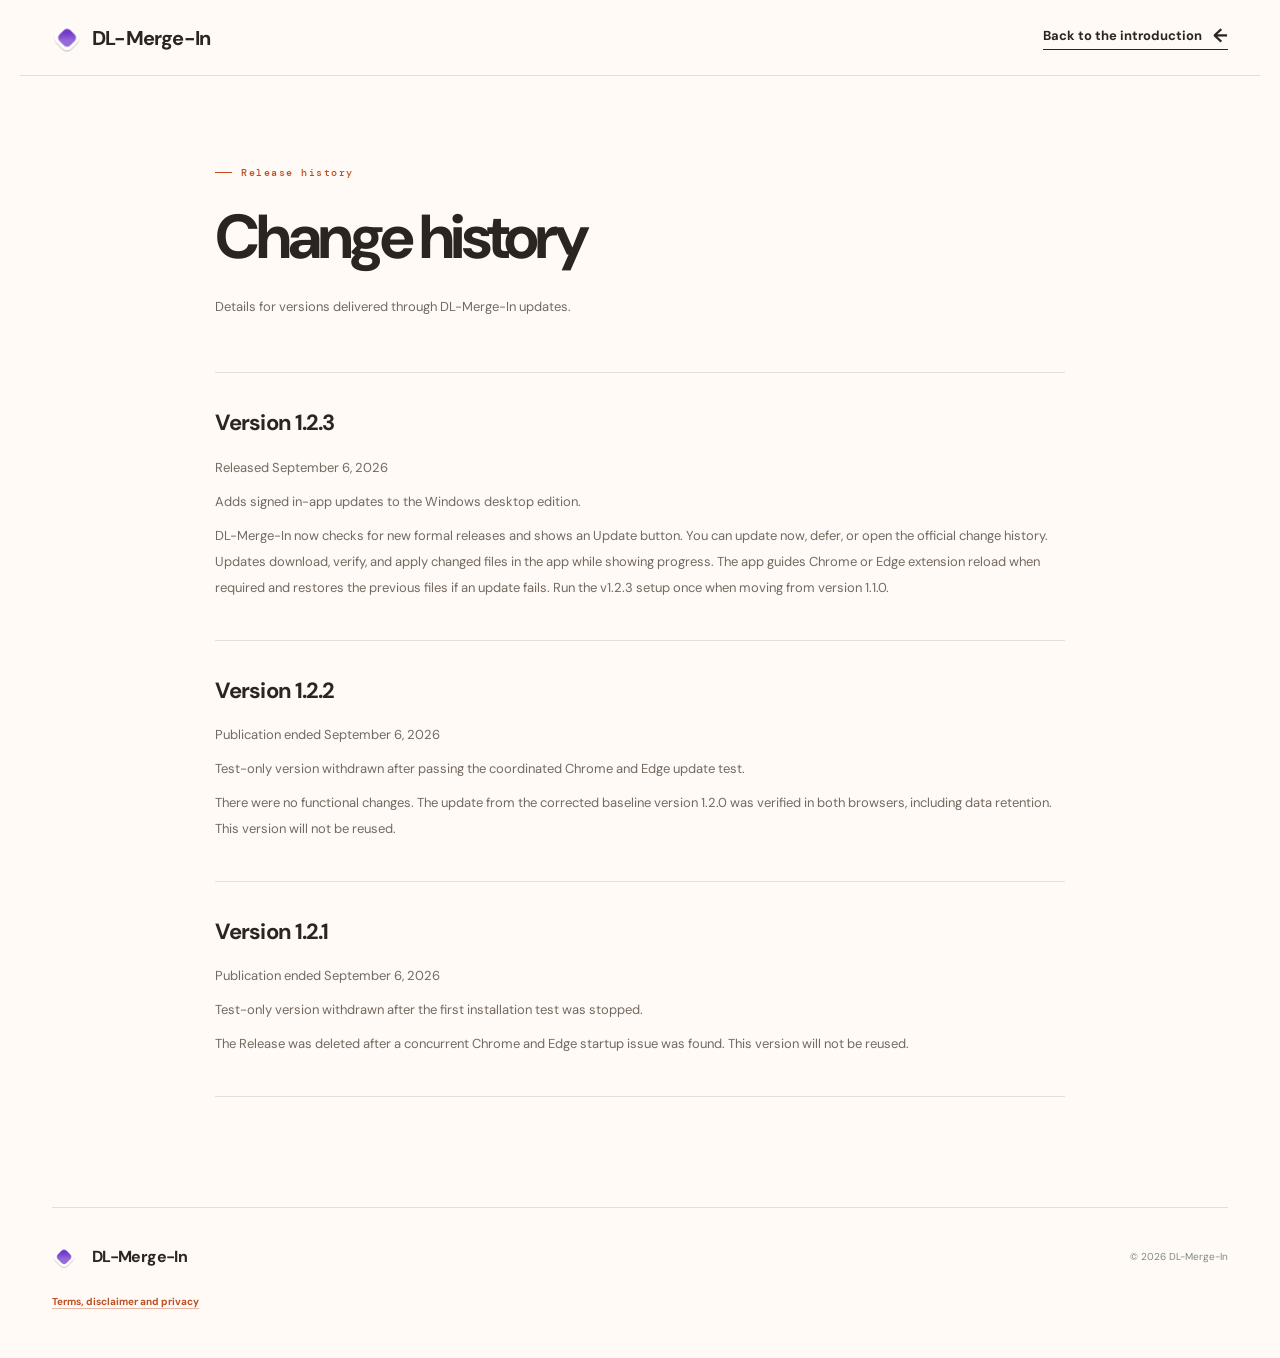
==== changelog/index.html @ 9d75125b "Publish website for v1.2.3" ====
<!doctype html>
<html lang="ja">
  <head>
    <meta charset="UTF-8" />
    <meta name="viewport" content="width=device-width, initial-scale=1.0" />
    <meta name="description" data-i18n-content="changelogMetaDescription" content="DL-Merge-Inの公開バージョン履歴とアップデート内容です。" />
    <title>変更履歴 | DL-Merge-In</title>
    <link rel="stylesheet" href="../style.css?v=20260823-2" />
  </head>
  <body data-i18n-page="changelog">
    <header class="site-header info-header">
      <a class="brand" href="../" data-i18n-aria-label="home"><img class="brand-mark" src="../assets/brand-icon.png" alt="" /><span data-i18n="brand">DL名人</span></a>
      <a class="text-link" href="../"><span data-i18n="back">紹介ページへ戻る</span> <span>←</span></a>
    </header>
    <main class="info-page section">
      <p class="eyebrow"><span></span> <span data-i18n="changelogKicker">リリース履歴</span></p>
      <h1 data-i18n="changelogTitle">変更履歴</h1>
      <p class="info-lead" data-i18n="changelogLead">DL-Merge-Inのアップデートで配信する各バージョンの内容を掲載します。</p>
      <section>
        <h2 data-i18n="changelog123Title">バージョン 1.2.3</h2>
        <p data-i18n="changelog123Date">2026年9月6日公開</p>
        <p data-i18n="changelog123Summary">Windowsデスクトップ版に、署名付きのアプリ内アップデート機能を追加しました。</p>
        <p data-i18n="changelog123Body">新しい正式版を自動確認して「更新」ボタンを表示します。クリック後は「今すぐ更新」「後で更新」「変更内容」を選択でき、差分ファイルの取得・検証・適用と進捗表示をアプリ内で行います。必要な場合はChromeまたはEdgeの拡張機能を再読み込みする手順を案内し、更新途中の失敗時は旧ファイルへ復旧します。バージョン1.1.0から移行するときだけ、v1.2.3のセットアップを一度実行してください。</p>
      </section>
      <section>
        <h2 data-i18n="changelog122Title">バージョン 1.2.2</h2>
        <p data-i18n="changelog122Date">2026年9月6日公開終了</p>
        <p data-i18n="changelog122Summary">ChromeとEdgeの連動更新試験に合格し、公開を終了したテスト専用バージョンです。</p>
        <p data-i18n="changelog122Body">機能上の変更はありません。同時起動修正版のバージョン1.2.0から更新し、両ブラウザーへの反映とデータ保持を確認しました。このバージョンは再利用しません。</p>
      </section>
      <section>
        <h2 data-i18n="changelog121Title">バージョン 1.2.1</h2>
        <p data-i18n="changelog121Date">2026年9月6日公開終了</p>
        <p data-i18n="changelog121Summary">第1回実機試験を中止し、公開を終了したテスト専用バージョンです。</p>
        <p data-i18n="changelog121Body">ChromeとEdgeの同時起動問題を検出したため、Releaseを削除しました。このバージョンは再利用しません。</p>
      </section>
    </main>
    <footer><a class="brand" href="../"><img class="brand-mark" src="../assets/brand-icon.png" alt="" /><span data-i18n="brand">DL名人</span></a><p data-i18n="copyright">© 2026 DL名人</p><p><a href="../legal/" data-i18n="legal">利用条件・免責・プライバシー</a></p></footer>
    <script src="../translations.js?v=20260906-1"></script>
    <script src="../i18n.js?v=20260906-4"></script>
  </body>
</html>
---- style.css ----
@import url('https://fonts.googleapis.com/css2?family=DM+Mono:wght@400;500&family=DM+Sans:opsz,wght@9..40,400;9..40,500;9..40,600;9..40,700&family=Noto+Sans+JP:wght@400;500;600;700&display=swap');

:root { --ink:#2b241f; --muted:#746960; --line:#e7ddd4; --paper:#fffaf6; --green:#bf4e20; --lime:#ffbe62; --mint:#fff0df; --serif:Georgia,'Times New Roman',serif; }
*{box-sizing:border-box} html{scroll-behavior:smooth} body{margin:0;color:var(--ink);background:var(--paper);font-family:'DM Sans','Noto Sans JP',sans-serif;line-height:1.7} a{color:inherit;text-decoration:none} .site-header{height:76px;display:flex;align-items:center;justify-content:space-between;max-width:1240px;margin:auto;padding:0 32px;position:relative;z-index:5}.brand{display:flex;align-items:center;gap:10px;font-size:20px;font-weight:700;letter-spacing:-.04em}.brand-mark{width:26px;height:26px;border-radius:8px;background:var(--green);display:flex;align-items:flex-end;justify-content:center;gap:2px;padding:5px}.brand-mark i{display:block;width:3px;background:var(--lime);border-radius:4px}.brand-mark i:nth-child(1){height:6px}.brand-mark i:nth-child(2){height:12px}.brand-mark i:nth-child(3){height:17px}nav{display:flex;gap:33px;font-size:13px;font-weight:600}nav a{transition:color .2s}nav a:hover,.text-link:hover{color:var(--green)}.button{background:var(--green);color:#fff;display:inline-flex;align-items:center;gap:18px;padding:15px 21px;border-radius:3px;font-size:14px;font-weight:700;transition:transform .2s,background .2s}.button:hover{transform:translateY(-2px);background:#094a36}.button span,.text-link span{font-size:19px;line-height:0}.button-small{padding:10px 15px;font-size:12px;gap:12px}.hero{max-width:1240px;min-height:616px;margin:auto;padding:67px 32px 82px;display:grid;grid-template-columns:44% 56%;align-items:center;overflow:hidden}.eyebrow{margin:0 0 19px;font-family:'DM Mono',monospace;font-size:10px;font-weight:500;letter-spacing:.15em;color:var(--green);display:flex;align-items:center;gap:9px}.eyebrow span{width:17px;height:1px;background:currentColor}.hero h1,.section-heading h2,.workflow h2,.download-content h2{font-size:clamp(42px,5vw,68px);line-height:1.2;letter-spacing:-.065em;margin:0;font-weight:600}.hero h1 em,.download-content em{font-family:var(--serif);font-weight:400;letter-spacing:-.05em}.hero-text{max-width:430px;margin:25px 0 29px;color:var(--muted);font-size:14px;line-height:2}.hero-actions{display:flex;align-items:center;gap:26px}.text-link{display:inline-flex;align-items:center;gap:11px;font-size:13px;font-weight:700;border-bottom:1px solid var(--ink);padding-bottom:2px;transition:color .2s}.note{margin-top:22px;color:#939b95;font-size:10px}.product-scene{height:454px;position:relative;margin-left:12px}.glow{position:absolute;filter:blur(0);border-radius:50%;z-index:0}.glow-one{width:360px;height:360px;right:-35px;top:15px;background:#ddf3b1}.glow-two{width:230px;height:230px;left:50px;bottom:-22px;background:#b8e3d6}.browser-window,.panel-window{position:absolute;box-shadow:0 20px 50px #17382a18;border:1px solid #d8ded8;background:#fff;overflow:hidden}.browser-window{width:420px;height:284px;right:0;top:29px;border-radius:10px;transform:rotate(3deg)}.browser-bar{height:36px;background:#fbfcfa;border-bottom:1px solid #e6eae5;display:flex;align-items:center;gap:5px;padding:0 11px}.browser-bar span{width:6px;height:6px;border-radius:100%;background:#cbd2cc}.browser-bar div{font:8px 'DM Mono';color:#94a099;background:#f0f3ef;border-radius:4px;padding:5px 10px;margin-left:8px;width:180px}.video-area{height:calc(100% - 36px);background:linear-gradient(130deg,#263c2f 0%,#718b64 42%,#f2b878 100%);position:relative;color:#fff;padding:18px}.video-area:after{content:'';position:absolute;inset:0;background:linear-gradient(0deg,#152219b5,transparent 55%)}.video-area p,.video-area small{position:absolute;z-index:1;margin:0;bottom:31px;font-size:13px;font-weight:600}.video-area small{bottom:13px;font-size:8px;font-family:'DM Mono';font-weight:400}.play{width:46px;height:46px;position:absolute;z-index:1;left:calc(50% - 23px);top:calc(50% - 23px);border-radius:50%;display:grid;place-items:center;padding-left:3px;font-size:14px;background:#ffffffd9;color:var(--green)}.panel-window{z-index:2;width:300px;right:24px;bottom:2px;border-radius:9px;padding:14px 13px 12px}.panel-heading{display:flex;align-items:center;gap:7px;font-size:11px}.mini-mark{background:var(--green);color:var(--lime);width:17px;height:17px;display:grid;place-items:center;border-radius:4px}.panel-heading button{border:0;background:none;margin-left:auto;color:#849088}.panel-tabs{margin:15px -13px 12px;padding:0 13px;border-bottom:1px solid #e8ece7;display:flex;gap:18px;font-size:9px;color:#829087}.panel-tabs b{color:var(--green);padding-bottom:7px;border-bottom:2px solid var(--green)}.detected-label{font-size:8px;color:#849088;margin:0 0 8px}.detected-label strong{background:var(--lime);color:var(--green);border-radius:50%;padding:1px 4px}.media-card{border:1px solid #edf0eb;border-radius:5px;padding:6px;display:flex;align-items:center;gap:7px;margin:5px 0;font-size:8px}.media-card b{display:block;font-size:8px}.media-card small,.progress-card small{display:block;color:#93a097;font-size:7px}.thumb{width:37px;height:25px;border-radius:3px}.thumb-sunset{background:linear-gradient(135deg,#2b604f,#e6ad7d)}.thumb-wave{background:linear-gradient(135deg,#132f3e,#7dd0ca)}.download-icon{margin-left:auto;border:0;width:19px;height:19px;border-radius:4px;background:var(--mint);color:var(--green)}.progress-card{background:#f4f8ef;border-radius:5px;padding:7px;margin-top:8px;font-size:8px;color:#687a6e}.progress-card b{float:right;color:var(--green)}.progress{height:3px;background:#dce5d7;border-radius:4px;margin:6px 0}.progress i{height:100%;width:68%;display:block;background:var(--green);border-radius:4px}.floating-chip{position:absolute;z-index:3;border-radius:20px;background:white;box-shadow:0 10px 22px #17382a18;padding:7px 11px;font-size:9px;font-weight:700}.floating-chip span{display:inline-grid;place-items:center;width:16px;height:16px;border-radius:50%;margin-right:5px;background:var(--lime);color:var(--green)}.chip-detect{left:11px;top:88px}.chip-save{right:-4px;bottom:66px}.trust-strip{border-top:1px solid var(--line);border-bottom:1px solid var(--line);display:flex;justify-content:space-between;align-items:center;gap:30px;padding:20px max(32px,calc((100vw - 1176px)/2));font-size:11px;font-weight:600}.trust-strip p{margin:0}.trust-strip div{display:flex;align-items:center;gap:14px;font:10px 'DM Mono';letter-spacing:.12em;color:#607068}.trust-strip i{width:3px;height:3px;border-radius:50%;background:#99a49d}.section{max-width:1176px;margin:auto;padding:130px 0}.section-heading h2,.workflow h2{font-size:clamp(34px,4vw,51px)}.feature-grid{display:grid;grid-template-columns:1.13fr 1fr 1fr;gap:14px;margin-top:52px}.feature-card{min-height:352px;padding:27px;border:1px solid var(--line);position:relative;overflow:hidden;background:#fbfcf9}.feature-large{background:#e8f3e1}.accent-card{background:var(--green);color:#fff}.feature-icon{width:40px;height:40px;border-radius:9px;display:grid;place-items:center;background:white;color:var(--green);font:600 12px 'DM Mono';margin-bottom:43px}.detect-icon{position:relative;gap:3px}.detect-icon i{display:block;width:3px;background:var(--green);border-radius:3px}.detect-icon i:nth-child(1){height:9px}.detect-icon i:nth-child(2){height:18px}.detect-icon i:nth-child(3){height:25px}.queue-icon{display:flex;gap:3px}.queue-icon i{height:3px;background:var(--green);border-radius:2px}.queue-icon i:nth-child(1){width:17px}.queue-icon i:nth-child(2){width:10px}.queue-icon i:nth-child(3){width:5px}.card-number{font:10px 'DM Mono';color:#7c9283;margin:0 0 13px}.accent-card .card-number{color:#a7cbb8}.feature-card h3{margin:0;font-size:23px;line-height:1.4;letter-spacing:-.04em}.feature-card>p:last-of-type{font-size:12px;line-height:1.85;color:#68756d;max-width:310px;margin-top:14px}.accent-card>p:last-of-type{color:#c2d7cc}.scan-lines{position:absolute;right:-12px;bottom:22px;display:flex;align-items:end;gap:5px;opacity:.4}.scan-lines i{width:5px;background:#6ca483;border-radius:4px}.scan-lines i:nth-child(1){height:19px}.scan-lines i:nth-child(2){height:46px}.scan-lines i:nth-child(3){height:30px}.scan-lines i:nth-child(4){height:70px}.workflow{display:grid;grid-template-columns:36% 1fr;gap:100px;padding-top:44px;padding-bottom:130px}.workflow-copy>p:not(.eyebrow){max-width:335px;font-size:13px;color:var(--muted);margin:23px 0}.steps{list-style:none;margin:0;padding:0;display:grid;grid-template-columns:repeat(3,1fr);gap:16px}.steps li{position:relative}.steps>li>span{font:10px 'DM Mono';color:#789087}.step-visual{height:165px;border:1px solid var(--line);background:#fff;margin:13px 0 18px;position:relative;overflow:hidden}.steps h3{font-size:16px;margin:0 0 5px;letter-spacing:-.03em}.steps p{font-size:11px;color:var(--muted);line-height:1.8;margin:0}.browser-mini{padding:19px;background:linear-gradient(135deg,#ecf3e7,#cadcc1)}.browser-mini div{height:15px;width:100%;border-radius:4px;background:#fff}.browser-mini i{display:block;background:#fff;border-radius:4px;width:72%;height:9px;margin-top:11px}.browser-mini i:last-child{width:47%}.panel-mini{padding:15px}.panel-mini b{font-size:10px}.panel-mini i{display:block;height:20px;border:1px solid #e5eae4;border-radius:4px;margin-top:8px}.saved-mini{background:#e6f0dd;display:grid;place-content:center}.saved-mini div{width:48px;height:48px;border-radius:50%;background:var(--green);color:var(--lime);display:grid;place-items:center;font-size:20px;margin:auto}.saved-mini i{position:absolute;bottom:27px;left:29px;width:45px;height:3px;background:#b2d2af;border-radius:3px}.saved-mini i:last-child{left:80px;width:28px}.use-cases{border-top:1px solid var(--line);padding-bottom:125px}.case-list{margin-top:45px;border-top:1px solid var(--line)}.case{display:grid;grid-template-columns:58px 1fr 25px;align-items:center;padding:25px 4px;border-bottom:1px solid var(--line);transition:padding .2s}.case:hover{padding-left:12px;background:#f1f5ed}.case-icon{color:var(--green);font-size:26px}.case h3{font-size:17px;margin:0 0 2px;letter-spacing:-.03em}.case p{font-size:12px;color:var(--muted);margin:0}.case-arrow{font-size:21px;color:var(--green)}.download-section{background:var(--green);min-height:472px;color:#fff;position:relative;display:grid;place-items:center;overflow:hidden;text-align:center}.download-content{position:relative;z-index:1}.eyebrow.light{color:var(--lime);justify-content:center}.download-content h2{font-size:clamp(35px,4.5vw,58px)}.download-content h2 em{color:var(--lime)}.download-content>p:not(.eyebrow){font-size:13px;color:#c8d8cf;margin:20px 0 27px}.button-light{background:var(--lime);color:var(--green)}.button-light:hover{background:#e5f778}.download-content small{display:block;color:#a4c1b1;font-size:10px;margin-top:17px}.download-orbit{position:absolute;border:1px solid #ffffff2c;border-radius:50%}.orbit-a{width:630px;height:630px}.orbit-b{width:950px;height:950px}.faq{padding-top:116px}.faq-list{margin-top:42px;border-top:1px solid var(--line)}details{border-bottom:1px solid var(--line);padding:20px 2px}summary{list-style:none;font-size:15px;font-weight:600;cursor:pointer;display:flex;justify-content:space-between;align-items:center}summary::-webkit-details-marker{display:none}summary span{font-size:22px;color:var(--green);font-weight:400}details[open] summary span{transform:rotate(45deg)}details p{max-width:750px;color:var(--muted);font-size:13px;margin:14px 0 3px}footer{max-width:1176px;margin:auto;border-top:1px solid var(--line);padding:30px 0 38px;display:grid;grid-template-columns:1fr auto;gap:8px;font-size:10px;color:#7e8982}footer .brand{font-size:16px;color:var(--ink)}footer .brand-mark{transform:scale(.8);transform-origin:left}.footer-note{grid-column:1/-1;margin:0;font-size:9px}.reveal{opacity:0;transform:translateY(16px);transition:opacity .7s ease,transform .7s ease}.reveal.is-visible{opacity:1;transform:none}
.download-hint{max-width:480px;margin:13px auto 0!important;color:#a4c1b1!important;font-size:10px!important}
@media(max-width:800px){.site-header{height:64px;padding:0 20px}.site-header nav{display:none}.button-small{font-size:10px;padding:9px 11px}.hero{padding:46px 22px 54px;display:block;min-height:auto}.hero h1{font-size:43px}.hero-text{font-size:13px}.product-scene{margin:45px 0 0;height:348px;transform:scale(.88);transform-origin:top left;width:114%}.trust-strip{padding:17px 22px;display:block}.trust-strip div{margin-top:10px;gap:9px;font-size:8px}.section{padding:74px 22px}.feature-grid{grid-template-columns:1fr;margin-top:30px}.feature-card{min-height:280px}.workflow{display:block;padding-top:15px}.steps{margin-top:45px;grid-template-columns:1fr;gap:35px}.step-visual{height:135px}.use-cases{padding-top:74px}.case{grid-template-columns:37px 1fr 20px;padding:19px 0}.case h3{font-size:14px}.case p{font-size:10px}.download-section{min-height:430px;padding:55px 22px}.faq{padding-bottom:74px}footer{margin:0 22px;padding:25px 0;display:block}footer>p{margin:12px 0}.footer-note{line-height:1.6}.hero-actions{gap:18px}.button{padding:13px 16px;font-size:12px}.product-scene .browser-window{right:-28px}.panel-window{right:-2px}.chip-save{right:-16px}.chip-detect{left:-8px}}
.button:hover{background:#963b18}.button-light:hover{background:#ffd08c}.glow-one{background:#ffdca8}.glow-two{background:#f7c4a1}.video-area{background:linear-gradient(130deg,#402a22 0%,#a94a2c 42%,#f5b46a 100%)}.feature-card{background:#fffdfa}.feature-large{background:#fff0df}.browser-mini{background:linear-gradient(135deg,#fff1df,#f7c894)}.saved-mini{background:#fff0df}.case:hover{background:#fff3e8}
.info-header{border-bottom:1px solid var(--line)}.info-page{max-width:850px;padding-top:88px;padding-bottom:110px}.info-page h1{font-size:clamp(40px,5vw,62px);line-height:1.18;letter-spacing:-.06em;margin:0}.info-page h1 em{font-family:var(--serif);font-weight:400}.info-lead{color:var(--muted);font-size:13px;margin:23px 0 54px}.info-page section{border-top:1px solid var(--line);padding:31px 0}.info-page section:last-child{border-bottom:1px solid var(--line)}.info-page h2{font-size:22px;letter-spacing:-.04em;margin:0 0 13px}.info-page section p{color:var(--muted);font-size:13px;line-height:2;margin:8px 0}.info-page a,details p a,footer p a{color:var(--green);font-weight:700;text-decoration:underline;text-decoration-color:#bf4e2060;text-underline-offset:3px}.info-page a:hover,details p a:hover,footer p a:hover{color:#963b18}.info-header .text-link{margin-left:auto}.case a.case-arrow{display:block;text-decoration:none}
body{overflow-x:hidden}
@media(max-width:800px){.info-header{padding:0 22px}.info-header .text-link{font-size:10px;gap:7px}.info-page{padding-top:62px;padding-bottom:76px}.info-page h1{font-size:42px}.info-page section{padding:24px 0}.info-page h2{font-size:20px}}
@media(max-width:800px){.site-header>.button-small{display:none}}
.product-gallery{padding-top:20px}.screen-grid{display:grid;grid-template-columns:repeat(2,1fr);gap:18px;margin-top:48px}.screen-card{margin:0;border:1px solid var(--line);background:#fffdfa;overflow:hidden}.screen-wide{grid-column:1/-1}.screen-card img{display:block;width:100%;height:260px;object-fit:cover;object-position:top}.screen-wide img{height:auto;max-height:580px;object-fit:contain;background:#121b2d}.screen-card figcaption{padding:18px 20px 20px;display:grid;gap:4px}.screen-card figcaption b{font:600 11px 'DM Mono',monospace;color:var(--green);letter-spacing:.06em}.screen-card figcaption span{font-size:12px;color:var(--muted)}.privacy-note{margin:16px 0 0;color:#8b7c71;font-size:10px}.privacy-note:before{content:'●';color:var(--green);font-size:8px;margin-right:7px}@media(max-width:800px){.product-gallery{padding-top:0}.screen-grid{grid-template-columns:1fr;margin-top:30px;gap:14px}.screen-wide{grid-column:auto}.screen-card img{height:auto;max-height:none}.screen-wide img{max-height:none}.screen-card figcaption{padding:14px 15px 16px}.privacy-note{line-height:1.7}}
.screenshot-visual{padding:0;background:#172238;border:1px solid var(--line);cursor:zoom-in}.screenshot-visual img{display:block;width:100%;height:100%;object-fit:cover;object-position:top}.screenshot-visual:focus-visible{outline:3px solid var(--lime);outline-offset:3px}.steps li:nth-child(2) .screenshot-visual img{object-position:right top}.steps li:nth-child(3) .screenshot-visual img{object-position:center top}.lightbox[hidden]{display:none}.lightbox{position:fixed;z-index:20;inset:0;display:grid;place-items:center;padding:28px;background:#211812e8;cursor:zoom-out}.lightbox-image{display:block;max-width:min(1200px,92vw);max-height:86vh;object-fit:contain;box-shadow:0 28px 80px #0008;cursor:default}.lightbox-close{position:fixed;top:18px;right:22px;width:42px;height:42px;border:1px solid #ffffff66;border-radius:50%;background:#ffffff1a;color:#fff;font-size:30px;line-height:1;cursor:pointer}.lightbox-close:hover,.lightbox-close:focus-visible{background:var(--green);outline:none}@media(max-width:800px){.lightbox{padding:16px}.lightbox-image{max-width:100%;max-height:82vh}.lightbox-close{top:12px;right:12px}}
.accent-card{background:#a73f19}.accent-card .card-number{color:#ffe1bd}.accent-card>p:last-of-type{color:#fff4e9}.accent-card h3{color:#fff}
.section-lead{max-width:700px;margin:24px 0 0;color:var(--muted);font-size:13px;line-height:1.95}.editions{padding-top:105px;padding-bottom:75px}.edition-grid{display:grid;grid-template-columns:repeat(2,minmax(0,1fr));gap:18px;margin-top:45px}.edition-card{position:relative;min-height:420px;padding:34px;border:1px solid var(--line);background:#fffdfa}.edition-primary{background:#fff0df;border-color:#edc09d}.edition-label,.quickstart-kicker{margin:0 0 13px;color:var(--green);font:500 10px 'DM Mono',monospace;letter-spacing:.12em}.edition-badge{position:absolute;right:25px;top:27px;padding:5px 9px;border-radius:999px;background:var(--green);color:#fff;font-size:9px;font-weight:700}.edition-badge-muted{background:#7d7067}.edition-card h3{margin:0;font-size:27px;letter-spacing:-.045em}.edition-card>p:not(.edition-label){max-width:460px;margin:15px 0;color:var(--muted);font-size:13px;line-height:1.9}.edition-card ul{min-height:114px;margin:22px 0 27px;padding:20px 0 0 20px;border-top:1px solid var(--line);color:#5f554e;font-size:12px;line-height:2}.quickstart{padding-top:75px;padding-bottom:105px}.quickstart-list{position:relative;max-width:900px;margin:55px 0 0;padding:0;list-style:none}.quickstart-list:before{content:'';position:absolute;left:23px;top:48px;bottom:48px;width:1px;background:var(--line)}.quickstart-list li{position:relative;display:grid;grid-template-columns:48px 1fr;gap:28px;padding:0 0 54px}.quickstart-list li:last-child{padding-bottom:0}.quickstart-number{position:relative;z-index:1;width:48px;height:48px;display:grid;place-items:center;border:1px solid #ddcfc4;border-radius:50%;background:var(--paper);color:var(--green);font:600 13px 'DM Mono',monospace}.quickstart-list h3{margin:0 0 7px;font-size:21px;letter-spacing:-.035em}.quickstart-list li div>p:not(.quickstart-kicker){max-width:650px;margin:0 0 15px;color:var(--muted);font-size:13px}.quickstart-status{display:inline-flex;padding:8px 11px;border:1px solid var(--line);border-radius:3px;background:#f6eee8;color:#8a776a;font-size:10px;font-weight:700}.support-edition-grid{display:grid;grid-template-columns:repeat(2,minmax(0,1fr));gap:14px;margin-top:20px}.info-page .support-edition-grid article{padding:22px;border:1px solid var(--line);background:#fffdfa}.info-page .support-edition-grid article:first-child{background:#fff0df;border-color:#edc09d}.info-page .support-edition-grid h3{margin:0;font-size:19px}.info-page .support-edition-grid p{line-height:1.8}.support-edition-grid strong{color:var(--ink)}
@media(max-width:800px){.section-lead{font-size:12px}.editions,.quickstart{padding-top:65px;padding-bottom:65px}.edition-grid,.support-edition-grid{grid-template-columns:1fr}.edition-card{min-height:auto;padding:25px 22px}.edition-card ul{min-height:auto}.edition-badge{position:static;display:inline-flex;margin-bottom:16px}.quickstart-list{margin-top:38px}.quickstart-list li{grid-template-columns:42px 1fr;gap:18px;padding-bottom:42px}.quickstart-list:before{left:20px}.quickstart-number{width:42px;height:42px}.quickstart-list h3{font-size:18px}}
.download-page{max-width:850px}.download-primary{margin-top:36px;padding:30px;border:1px solid #edc09d!important;background:#fff0df}.download-primary h2{margin:0 0 12px}.download-primary .button{margin-top:18px}.download-asset-note{margin:14px 0 0!important;font-size:11px!important;color:#8a776a!important}.hash-panel{margin:20px 0;padding:20px;border:1px solid var(--line);background:#fffdfa}.hash-panel p{margin:0 0 7px!important}.hash-panel code,.info-page pre{overflow-wrap:anywhere;word-break:break-word}.hash-value{display:block;padding:10px 0 14px;color:var(--ink);font:500 11px/1.8 'DM Mono',monospace}.hash-copy{border:1px solid var(--green);border-radius:3px;background:transparent;color:var(--green);padding:8px 10px;font:700 11px 'DM Sans','Noto Sans JP',sans-serif;cursor:pointer}.hash-copy:hover,.hash-copy:focus-visible{background:var(--green);color:#fff;outline:none}.info-page pre{margin:16px 0;padding:14px;overflow:auto;background:#2b241f;color:#fff4e9;font-size:11px;line-height:1.7}.download-checklist{padding-left:21px;color:var(--muted);font-size:13px;line-height:2}@media(max-width:800px){.download-primary{padding:23px 20px}.hash-panel{padding:16px}.hash-value{font-size:10px}.info-page pre{font-size:10px}}
.brand-mark{display:block;width:30px;height:30px;padding:0;border-radius:0;background:transparent;object-fit:contain;flex:0 0 auto}.info-page a.button{color:#fff;text-decoration:none}.info-page a.button:hover,.info-page a.button:focus-visible{color:#fff}.download-primary .button{background:var(--green);color:#fff}.download-primary .button:hover{background:#963b18}
.detect-icon{position:relative;display:grid;place-items:center;gap:0}.detect-icon i{display:none}.detect-icon::before{content:'';width:17px;height:17px;border:2px solid var(--green);border-radius:50%;box-shadow:0 0 0 3px #bf4e2022}.detect-icon::after{content:'';position:absolute;width:9px;height:2px;right:7px;bottom:9px;background:var(--green);border-radius:2px;transform:rotate(45deg);transform-origin:left center}
.queue-icon{position:relative;display:grid;place-items:center;gap:0}.queue-icon i{display:none}.queue-icon::before{content:'↓';position:absolute;top:1px;color:var(--green);font:700 23px/1 Arial,sans-serif}.queue-icon::after{content:'';position:absolute;width:18px;height:3px;left:11px;bottom:9px;background:var(--green);border-radius:3px}
.floating-chip>[data-i18n]{display:inline;width:auto;height:auto;margin:0;background:none;color:inherit}
.eyebrow>span:first-child{width:17px;height:1px;background:currentColor;flex:0 0 17px}
.eyebrow>[data-i18n]{display:inline;width:auto;height:auto;min-width:0;background:none}
.hero-actions{flex-wrap:wrap}
.button{max-width:100%;white-space:normal;text-align:center;justify-content:center}
.button>[data-i18n],.text-link>[data-i18n]{font-size:inherit;line-height:inherit}
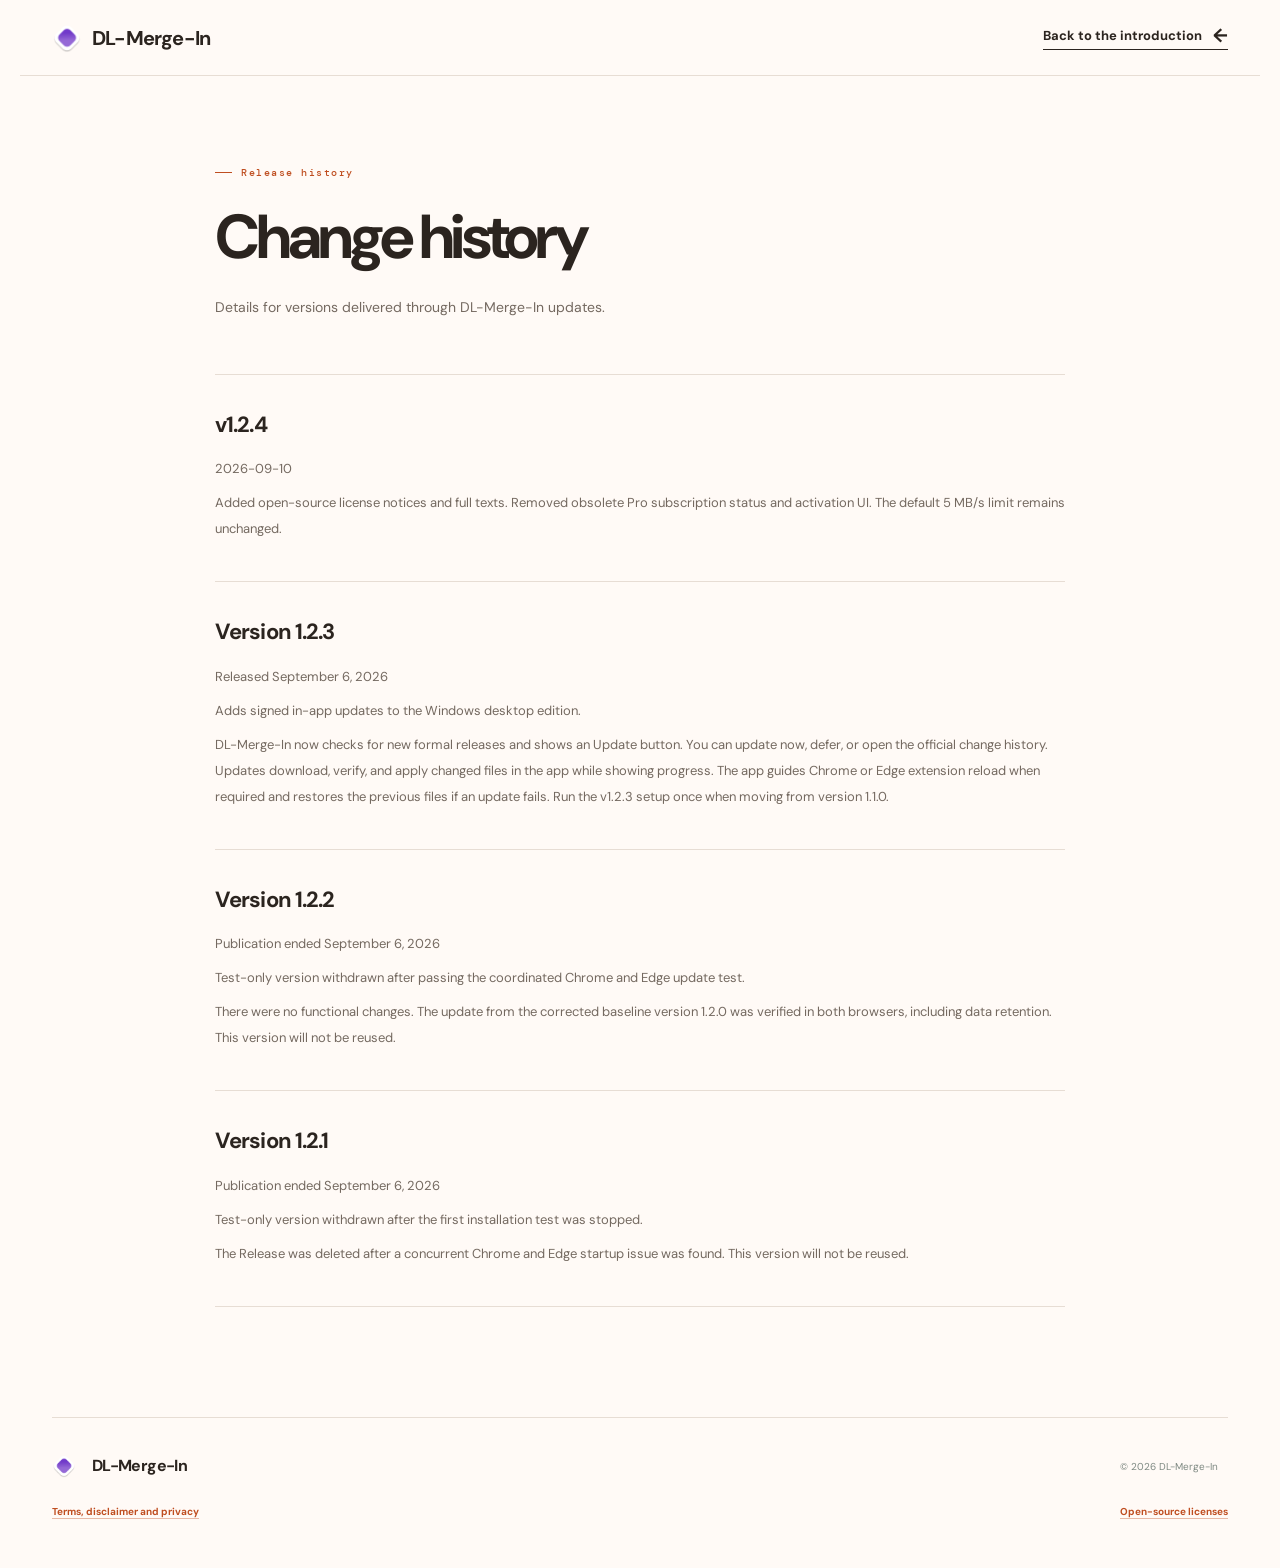
==== commit 94913c24: "Prepare v1.2.4 release and open-source license notices" ====
--- a/changelog/index.html
+++ b/changelog/index.html
@@ -5,7 +5,7 @@
     <meta name="viewport" content="width=device-width, initial-scale=1.0" />
     <meta name="description" data-i18n-content="changelogMetaDescription" content="DL-Merge-Inの公開バージョン履歴とアップデート内容です。" />
     <title>変更履歴 | DL-Merge-In</title>
-    <link rel="stylesheet" href="../style.css?v=20260823-2" />
+    <link rel="stylesheet" href="../style.css?v=20260908-124" />
   </head>
   <body data-i18n-page="changelog">
     <header class="site-header info-header">
@@ -16,6 +16,11 @@
       <p class="eyebrow"><span></span> <span data-i18n="changelogKicker">リリース履歴</span></p>
       <h1 data-i18n="changelogTitle">変更履歴</h1>
       <p class="info-lead" data-i18n="changelogLead">DL-Merge-Inのアップデートで配信する各バージョンの内容を掲載します。</p>
+      <section>
+        <h2 data-i18n="changelog124Title">v1.2.4</h2>
+        <p data-i18n="changelog124Date">2026-09-10</p>
+        <p data-i18n="changelog124Body">OSSのライセンス表示と全文への導線を追加しました。予定のないProサブスクリプションの状態表示と認証UIを削除しました。既定の5 MB/s制限は変更していません。</p>
+      </section>
       <section>
         <h2 data-i18n="changelog123Title">バージョン 1.2.3</h2>
         <p data-i18n="changelog123Date">2026年9月6日公開</p>
@@ -35,8 +40,8 @@
         <p data-i18n="changelog121Body">ChromeとEdgeの同時起動問題を検出したため、Releaseを削除しました。このバージョンは再利用しません。</p>
       </section>
     </main>
-    <footer><a class="brand" href="../"><img class="brand-mark" src="../assets/brand-icon.png" alt="" /><span data-i18n="brand">DL名人</span></a><p data-i18n="copyright">© 2026 DL名人</p><p><a href="../legal/" data-i18n="legal">利用条件・免責・プライバシー</a></p></footer>
+    <footer><a class="brand" href="../"><img class="brand-mark" src="../assets/brand-icon.png" alt="" /><span data-i18n="brand">DL名人</span></a><p data-i18n="copyright">© 2026 DL名人</p><p><a href="../legal/" data-i18n="legal">利用条件・免責・プライバシー</a></p><p><a href="../licenses/" data-i18n="licensesNav">オープンソースライセンス</a></p></footer>
     <script src="../translations.js?v=20260906-1"></script>
-    <script src="../i18n.js?v=20260906-4"></script>
+    <script src="../i18n.js?v=20260908-124"></script>
   </body>
 </html>
--- a/style.css
+++ b/style.css
@@ -16,6 +16,7 @@
 @media(max-width:800px){.section-lead{font-size:12px}.editions,.quickstart{padding-top:65px;padding-bottom:65px}.edition-grid,.support-edition-grid{grid-template-columns:1fr}.edition-card{min-height:auto;padding:25px 22px}.edition-card ul{min-height:auto}.edition-badge{position:static;display:inline-flex;margin-bottom:16px}.quickstart-list{margin-top:38px}.quickstart-list li{grid-template-columns:42px 1fr;gap:18px;padding-bottom:42px}.quickstart-list:before{left:20px}.quickstart-number{width:42px;height:42px}.quickstart-list h3{font-size:18px}}
 .download-page{max-width:850px}.download-primary{margin-top:36px;padding:30px;border:1px solid #edc09d!important;background:#fff0df}.download-primary h2{margin:0 0 12px}.download-primary .button{margin-top:18px}.download-asset-note{margin:14px 0 0!important;font-size:11px!important;color:#8a776a!important}.hash-panel{margin:20px 0;padding:20px;border:1px solid var(--line);background:#fffdfa}.hash-panel p{margin:0 0 7px!important}.hash-panel code,.info-page pre{overflow-wrap:anywhere;word-break:break-word}.hash-value{display:block;padding:10px 0 14px;color:var(--ink);font:500 11px/1.8 'DM Mono',monospace}.hash-copy{border:1px solid var(--green);border-radius:3px;background:transparent;color:var(--green);padding:8px 10px;font:700 11px 'DM Sans','Noto Sans JP',sans-serif;cursor:pointer}.hash-copy:hover,.hash-copy:focus-visible{background:var(--green);color:#fff;outline:none}.info-page pre{margin:16px 0;padding:14px;overflow:auto;background:#2b241f;color:#fff4e9;font-size:11px;line-height:1.7}.download-checklist{padding-left:21px;color:var(--muted);font-size:13px;line-height:2}@media(max-width:800px){.download-primary{padding:23px 20px}.hash-panel{padding:16px}.hash-value{font-size:10px}.info-page pre{font-size:10px}}
 .brand-mark{display:block;width:30px;height:30px;padding:0;border-radius:0;background:transparent;object-fit:contain;flex:0 0 auto}.info-page a.button{color:#fff;text-decoration:none}.info-page a.button:hover,.info-page a.button:focus-visible{color:#fff}.download-primary .button{background:var(--green);color:#fff}.download-primary .button:hover{background:#963b18}
+.license-page{max-width:960px}.info-lead{max-width:760px;color:var(--muted);font-size:14px}.license-grid{display:grid;grid-template-columns:repeat(3,minmax(0,1fr));gap:14px;margin:20px 0 42px}.license-grid article{border:1px solid var(--line);background:#fbfcf9;padding:20px;overflow-wrap:anywhere}.license-grid h3{margin:0 0 10px;font-size:16px}.license-grid p{color:var(--muted);font-size:12px}.license-grid a,.license-download a:not(.button){color:var(--green);text-decoration:underline}.license-download{border-top:1px solid var(--line);padding-top:28px}.license-download .button{margin-top:10px}@media(max-width:800px){.license-grid{grid-template-columns:1fr}}
 .detect-icon{position:relative;display:grid;place-items:center;gap:0}.detect-icon i{display:none}.detect-icon::before{content:'';width:17px;height:17px;border:2px solid var(--green);border-radius:50%;box-shadow:0 0 0 3px #bf4e2022}.detect-icon::after{content:'';position:absolute;width:9px;height:2px;right:7px;bottom:9px;background:var(--green);border-radius:2px;transform:rotate(45deg);transform-origin:left center}
 .queue-icon{position:relative;display:grid;place-items:center;gap:0}.queue-icon i{display:none}.queue-icon::before{content:'↓';position:absolute;top:1px;color:var(--green);font:700 23px/1 Arial,sans-serif}.queue-icon::after{content:'';position:absolute;width:18px;height:3px;left:11px;bottom:9px;background:var(--green);border-radius:3px}
 .floating-chip>[data-i18n]{display:inline;width:auto;height:auto;margin:0;background:none;color:inherit}
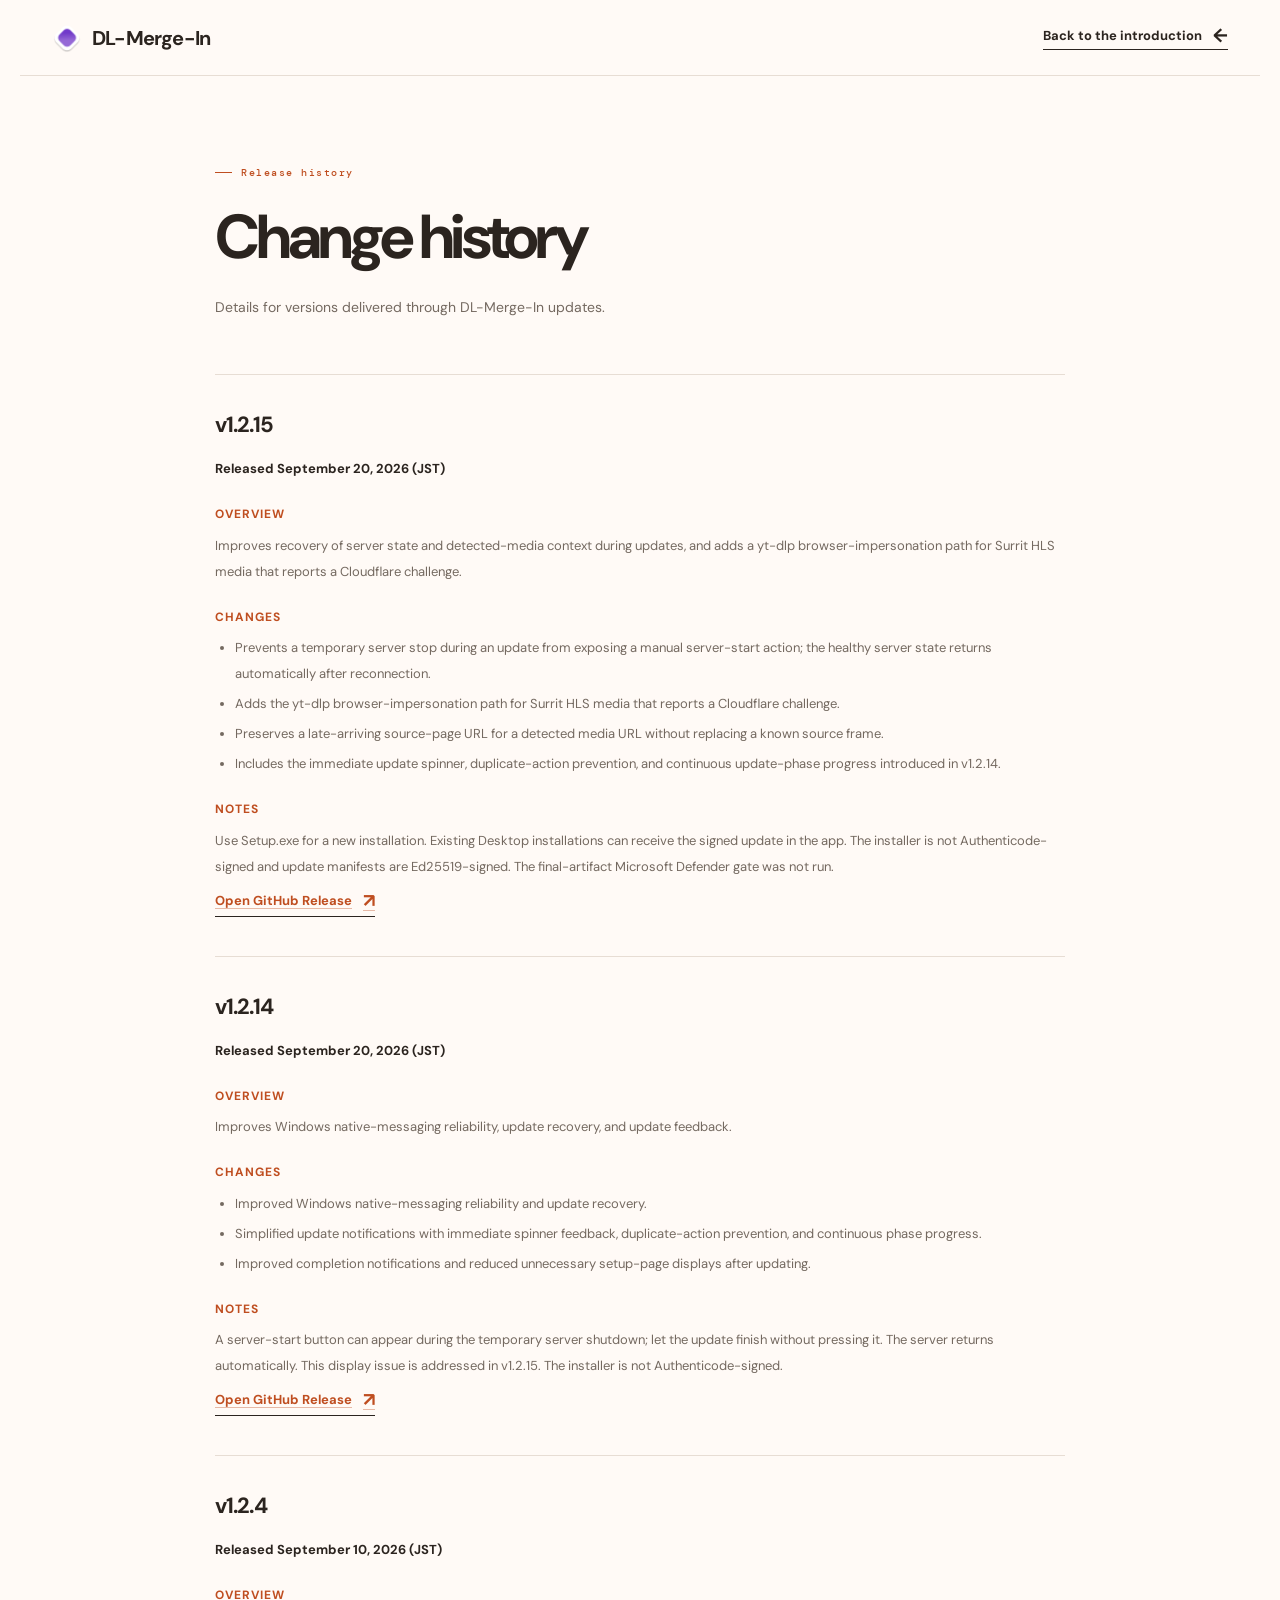
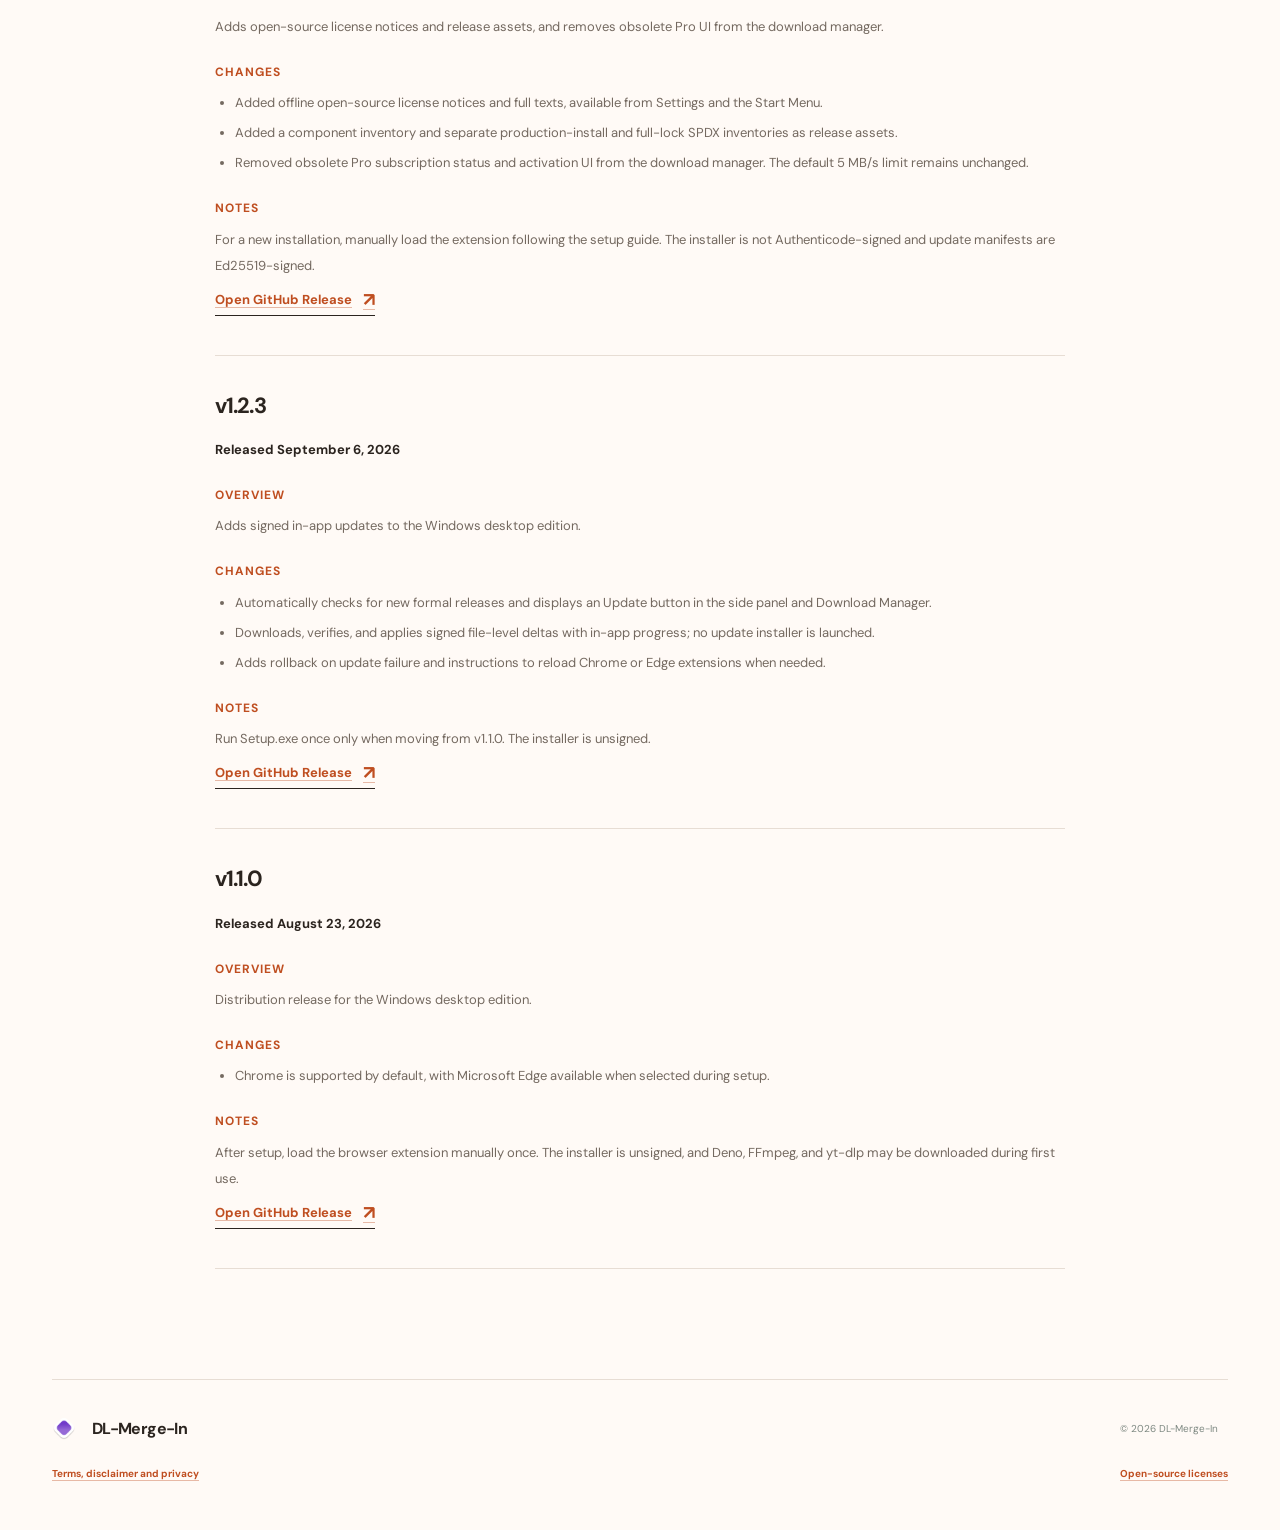
==== commit 741a2b4f: "Update LP release details and language policy" ====
--- a/changelog/index.html
+++ b/changelog/index.html
@@ -5,7 +5,7 @@
     <meta name="viewport" content="width=device-width, initial-scale=1.0" />
     <meta name="description" data-i18n-content="changelogMetaDescription" content="DL-Merge-Inの公開バージョン履歴とアップデート内容です。" />
     <title>変更履歴 | DL-Merge-In</title>
-    <link rel="stylesheet" href="../style.css?v=20260908-124" />
+    <link rel="stylesheet" href="../style.css?v=20260923-1" />
   </head>
   <body data-i18n-page="changelog">
     <header class="site-header info-header">
@@ -16,32 +16,81 @@
       <p class="eyebrow"><span></span> <span data-i18n="changelogKicker">リリース履歴</span></p>
       <h1 data-i18n="changelogTitle">変更履歴</h1>
       <p class="info-lead" data-i18n="changelogLead">DL-Merge-Inのアップデートで配信する各バージョンの内容を掲載します。</p>
-      <section>
-        <h2 data-i18n="changelog124Title">v1.2.4</h2>
-        <p data-i18n="changelog124Date">2026-09-10</p>
-        <p data-i18n="changelog124Body">OSSのライセンス表示と全文への導線を追加しました。予定のないProサブスクリプションの状態表示と認証UIを削除しました。既定の5 MB/s制限は変更していません。</p>
+      <section class="release-entry">
+        <h2 data-i18n="release15Title">v1.2.15</h2>
+        <p class="release-date" data-i18n="release15Date">2026年9月20日公開（JST）</p>
+        <h3 data-i18n="releaseOverviewLabel">概要</h3>
+        <p data-i18n="release15Overview">更新中のサーバー状態と検出情報の復元性を改善し、Surrit HLSメディアのCloudflareチャレンジへの対応経路を追加しました。</p>
+        <h3 data-i18n="releaseChangesLabel">変更内容</h3>
+        <ul>
+          <li data-i18n="release15Change1">更新中の一時的なサーバー停止で手動のサーバー起動操作が表示されないようにし、再接続後は正常なサーバー状態へ自動復帰します。</li>
+          <li data-i18n="release15Change2">Cloudflareチャレンジを報告するSurrit HLSメディア向けに、yt-dlpのブラウザ偽装経路を追加しました。</li>
+          <li data-i18n="release15Change3">検出済みメディアURLへ遅れて届くソースページURLを保持し、既知のソースフレームを置き換えないようにしました。</li>
+          <li data-i18n="release15Change4">v1.2.14で導入した即時スピナー、二重操作防止、更新フェーズの連続進捗表示を含みます。</li>
+        </ul>
+        <h3 data-i18n="releaseNotesLabel">注意事項</h3>
+        <p data-i18n="release15Notes">新規導入にはSetup.exeを使用します。既存のデスクトップ版はアプリ内の署名済み更新を受け取れます。インストーラーはAuthenticode未署名、更新マニフェストはEd25519署名です。最終成果物に対するMicrosoft Defenderゲートは実施されていません。</p>
+        <p><a class="text-link" href="https://github.com/dl-merge-in/DL-Merge-In/releases/tag/v1.2.15"><span data-i18n="releaseLink">GitHub Releaseを開く</span> <span>↗</span></a></p>
       </section>
-      <section>
-        <h2 data-i18n="changelog123Title">バージョン 1.2.3</h2>
-        <p data-i18n="changelog123Date">2026年9月6日公開</p>
-        <p data-i18n="changelog123Summary">Windowsデスクトップ版に、署名付きのアプリ内アップデート機能を追加しました。</p>
-        <p data-i18n="changelog123Body">新しい正式版を自動確認して「更新」ボタンを表示します。クリック後は「今すぐ更新」「後で更新」「変更内容」を選択でき、差分ファイルの取得・検証・適用と進捗表示をアプリ内で行います。必要な場合はChromeまたはEdgeの拡張機能を再読み込みする手順を案内し、更新途中の失敗時は旧ファイルへ復旧します。バージョン1.1.0から移行するときだけ、v1.2.3のセットアップを一度実行してください。</p>
+      <section class="release-entry">
+        <h2 data-i18n="release14Title">v1.2.14</h2>
+        <p class="release-date" data-i18n="release14Date">2026年9月20日公開（JST）</p>
+        <h3 data-i18n="releaseOverviewLabel">概要</h3>
+        <p data-i18n="release14Overview">Windows Native Messagingの信頼性、更新復旧、更新中の操作フィードバックを改善しました。</p>
+        <h3 data-i18n="releaseChangesLabel">変更内容</h3>
+        <ul>
+          <li data-i18n="release14Change1">Windows Native Messagingの信頼性と更新復旧を改善しました。</li>
+          <li data-i18n="release14Change2">即時スピナー、二重操作防止、更新フェーズの連続進捗表示で更新通知を簡素化しました。</li>
+          <li data-i18n="release14Change3">完了通知を改善し、更新後に不要なセットアップページが表示される頻度を減らしました。</li>
+        </ul>
+        <h3 data-i18n="releaseNotesLabel">注意事項</h3>
+        <p data-i18n="release14Notes">更新中の一時的なサーバー停止ではサーバー起動ボタンが表示される場合がありますが、押さずに更新完了を待ってください。サーバーは自動復帰します。この表示上の問題はv1.2.15で対処済みです。インストーラーはAuthenticode未署名です。</p>
+        <p><a class="text-link" href="https://github.com/dl-merge-in/DL-Merge-In/releases/tag/v1.2.14"><span data-i18n="releaseLink">GitHub Releaseを開く</span> <span>↗</span></a></p>
       </section>
-      <section>
-        <h2 data-i18n="changelog122Title">バージョン 1.2.2</h2>
-        <p data-i18n="changelog122Date">2026年9月6日公開終了</p>
-        <p data-i18n="changelog122Summary">ChromeとEdgeの連動更新試験に合格し、公開を終了したテスト専用バージョンです。</p>
-        <p data-i18n="changelog122Body">機能上の変更はありません。同時起動修正版のバージョン1.2.0から更新し、両ブラウザーへの反映とデータ保持を確認しました。このバージョンは再利用しません。</p>
+      <section class="release-entry">
+        <h2 data-i18n="release124Title">v1.2.4</h2>
+        <p class="release-date" data-i18n="release124Date">2026年9月10日公開（JST）</p>
+        <h3 data-i18n="releaseOverviewLabel">概要</h3>
+        <p data-i18n="release124Overview">オープンソースのライセンス表示と配布資材を整備し、ダウンロードマネージャーの不要なPro表示を削除しました。</p>
+        <h3 data-i18n="releaseChangesLabel">変更内容</h3>
+        <ul>
+          <li data-i18n="release124Change1">設定とスタートメニューから確認できる、オフラインのOSSライセンス通知と全文を追加しました。</li>
+          <li data-i18n="release124Change2">コンポーネント一覧と、実配布用・全lockfile用のSPDX一覧をRelease資材として追加しました。</li>
+          <li data-i18n="release124Change3">ダウンロードマネージャーから、廃止済みのProサブスクリプション状態・認証UIを削除しました。既定の5 MB/s制限は変更していません。</li>
+        </ul>
+        <h3 data-i18n="releaseNotesLabel">注意事項</h3>
+        <p data-i18n="release124Notes">新規導入ではセットアップガイドに従い、拡張機能を手動で読み込みます。インストーラーはAuthenticode未署名で、更新マニフェストはEd25519署名です。</p>
+        <p><a class="text-link" href="https://github.com/dl-merge-in/DL-Merge-In/releases/tag/v1.2.4"><span data-i18n="releaseLink">GitHub Releaseを開く</span> <span>↗</span></a></p>
       </section>
-      <section>
-        <h2 data-i18n="changelog121Title">バージョン 1.2.1</h2>
-        <p data-i18n="changelog121Date">2026年9月6日公開終了</p>
-        <p data-i18n="changelog121Summary">第1回実機試験を中止し、公開を終了したテスト専用バージョンです。</p>
-        <p data-i18n="changelog121Body">ChromeとEdgeの同時起動問題を検出したため、Releaseを削除しました。このバージョンは再利用しません。</p>
+      <section class="release-entry">
+        <h2 data-i18n="release123Title">v1.2.3</h2>
+        <p class="release-date" data-i18n="release123Date">2026年9月6日公開</p>
+        <h3 data-i18n="releaseOverviewLabel">概要</h3>
+        <p data-i18n="release123Overview">Windowsデスクトップ版に、署名付きのアプリ内アップデート機能を追加しました。</p>
+        <h3 data-i18n="releaseChangesLabel">変更内容</h3>
+        <ul>
+          <li data-i18n="release123Change1">新しい正式版を自動確認し、サイドパネルとDownload Managerに「更新」ボタンを表示します。</li>
+          <li data-i18n="release123Change2">更新では署名済みの差分ファイルを取得・検証・適用し、進捗をアプリ内に表示します。更新用インストーラーは起動しません。</li>
+          <li data-i18n="release123Change3">更新失敗時に旧ファイルへ戻す復旧処理と、Chrome・Edgeの拡張機能再読み込み案内を追加しました。</li>
+        </ul>
+        <h3 data-i18n="releaseNotesLabel">注意事項</h3>
+        <p data-i18n="release123Notes">v1.1.0から移行する場合だけSetup.exeを一度実行します。インストーラーは未署名です。</p>
+        <p><a class="text-link" href="https://github.com/dl-merge-in/DL-Merge-In/releases/tag/v1.2.3"><span data-i18n="releaseLink">GitHub Releaseを開く</span> <span>↗</span></a></p>
+      </section>
+      <section class="release-entry">
+        <h2 data-i18n="release110Title">v1.1.0</h2>
+        <p class="release-date" data-i18n="release110Date">2026年8月23日公開</p>
+        <h3 data-i18n="releaseOverviewLabel">概要</h3>
+        <p data-i18n="release110Overview">Windows向けデスクトップ版の配布リリースです。</p>
+        <h3 data-i18n="releaseChangesLabel">変更内容</h3>
+        <ul><li data-i18n="release110Change1">Chromeを標準対応とし、セットアップ時の選択でMicrosoft Edgeにも対応します。</li></ul>
+        <h3 data-i18n="releaseNotesLabel">注意事項</h3>
+        <p data-i18n="release110Notes">セットアップ後は拡張機能を一度手動で読み込みます。インストーラーは未署名で、初回利用時にDeno、FFmpeg、yt-dlpを取得する場合があります。</p>
+        <p><a class="text-link" href="https://github.com/dl-merge-in/DL-Merge-In/releases/tag/v1.1.0"><span data-i18n="releaseLink">GitHub Releaseを開く</span> <span>↗</span></a></p>
       </section>
     </main>
     <footer><a class="brand" href="../"><img class="brand-mark" src="../assets/brand-icon.png" alt="" /><span data-i18n="brand">DL名人</span></a><p data-i18n="copyright">© 2026 DL名人</p><p><a href="../legal/" data-i18n="legal">利用条件・免責・プライバシー</a></p><p><a href="../licenses/" data-i18n="licensesNav">オープンソースライセンス</a></p></footer>
     <script src="../translations.js?v=20260906-1"></script>
-    <script src="../i18n.js?v=20260908-124"></script>
+    <script src="../i18n.js?v=20260921-1"></script>
   </body>
 </html>
--- a/style.css
+++ b/style.css
@@ -25,3 +25,7 @@
 .hero-actions{flex-wrap:wrap}
 .button{max-width:100%;white-space:normal;text-align:center;justify-content:center}
 .button>[data-i18n],.text-link>[data-i18n]{font-size:inherit;line-height:inherit}
+.release-entry h3{margin:22px 0 4px;font-size:12px;letter-spacing:.08em;text-transform:uppercase;color:var(--green)}
+.release-entry .release-date{color:var(--ink);font-weight:700}
+.release-entry ul{margin:8px 0;padding-left:20px;color:var(--muted);font-size:13px;line-height:2}
+.release-entry li+li{margin-top:4px}
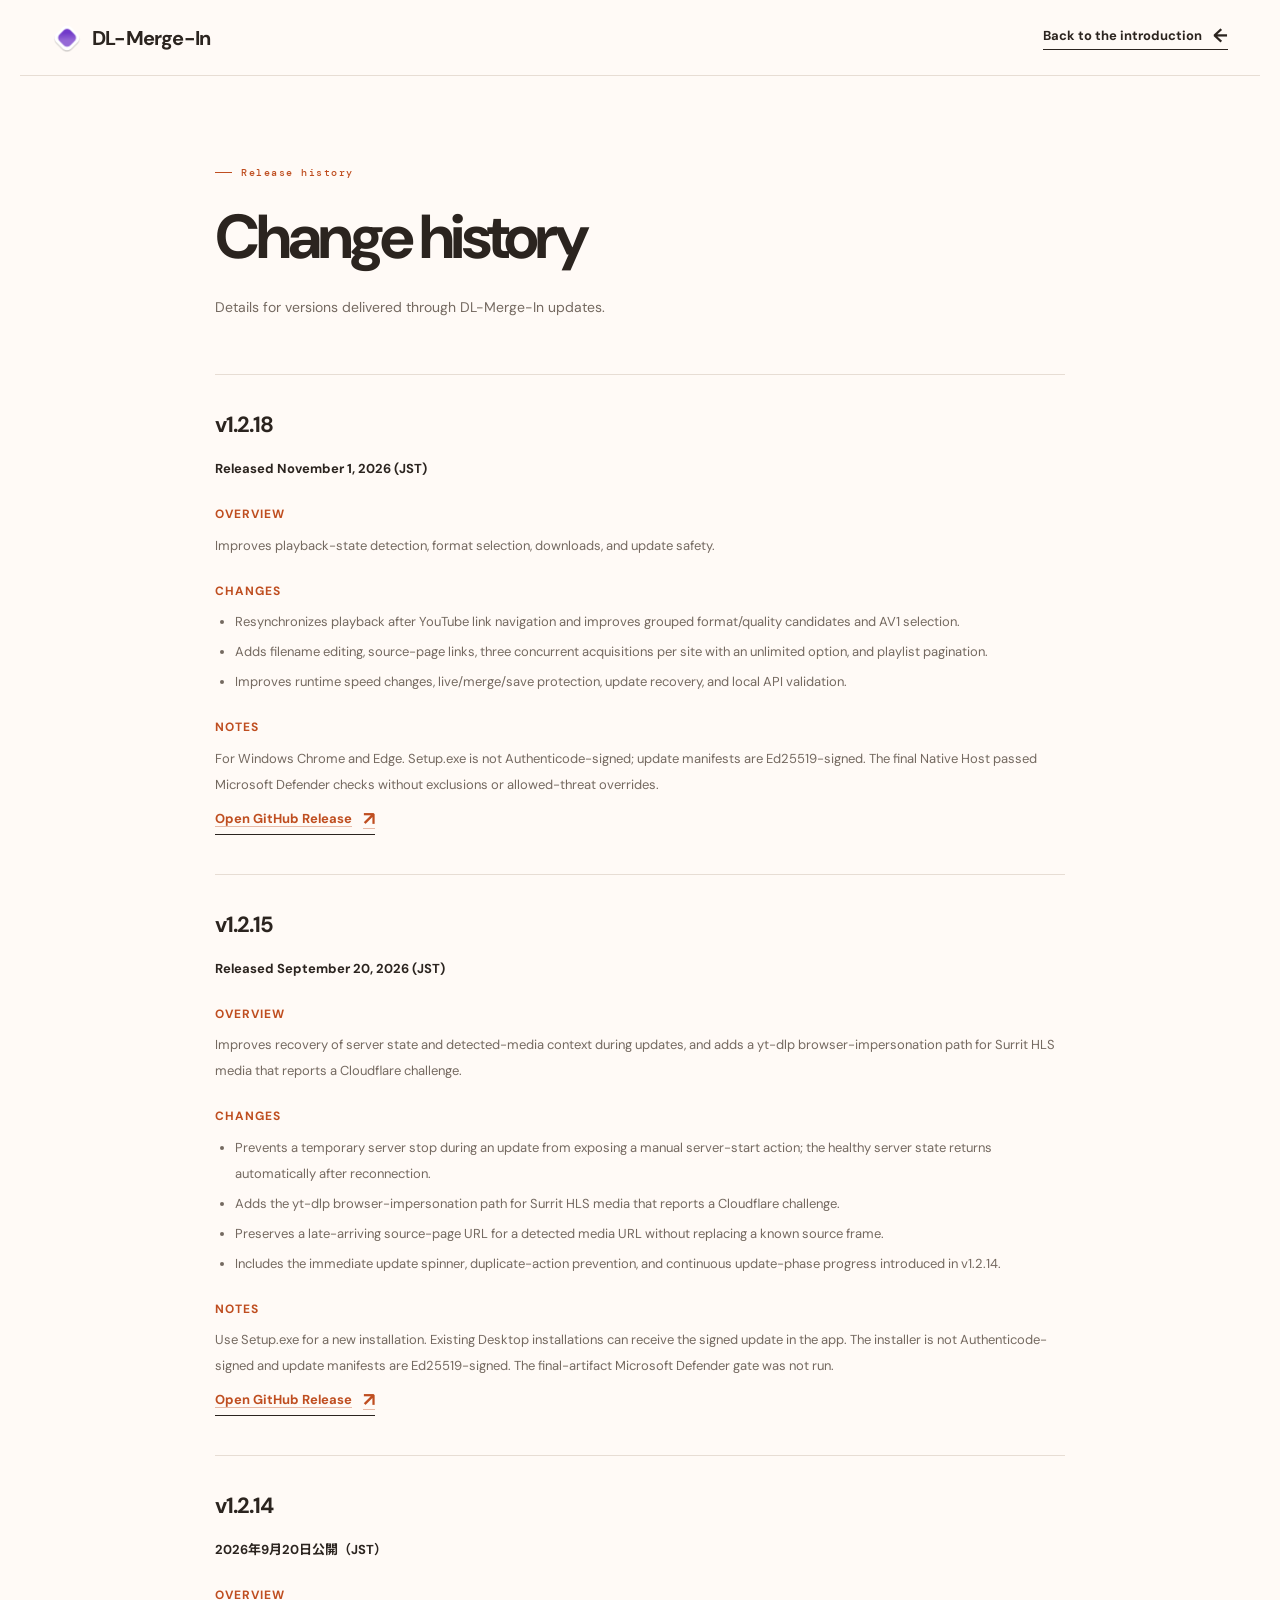
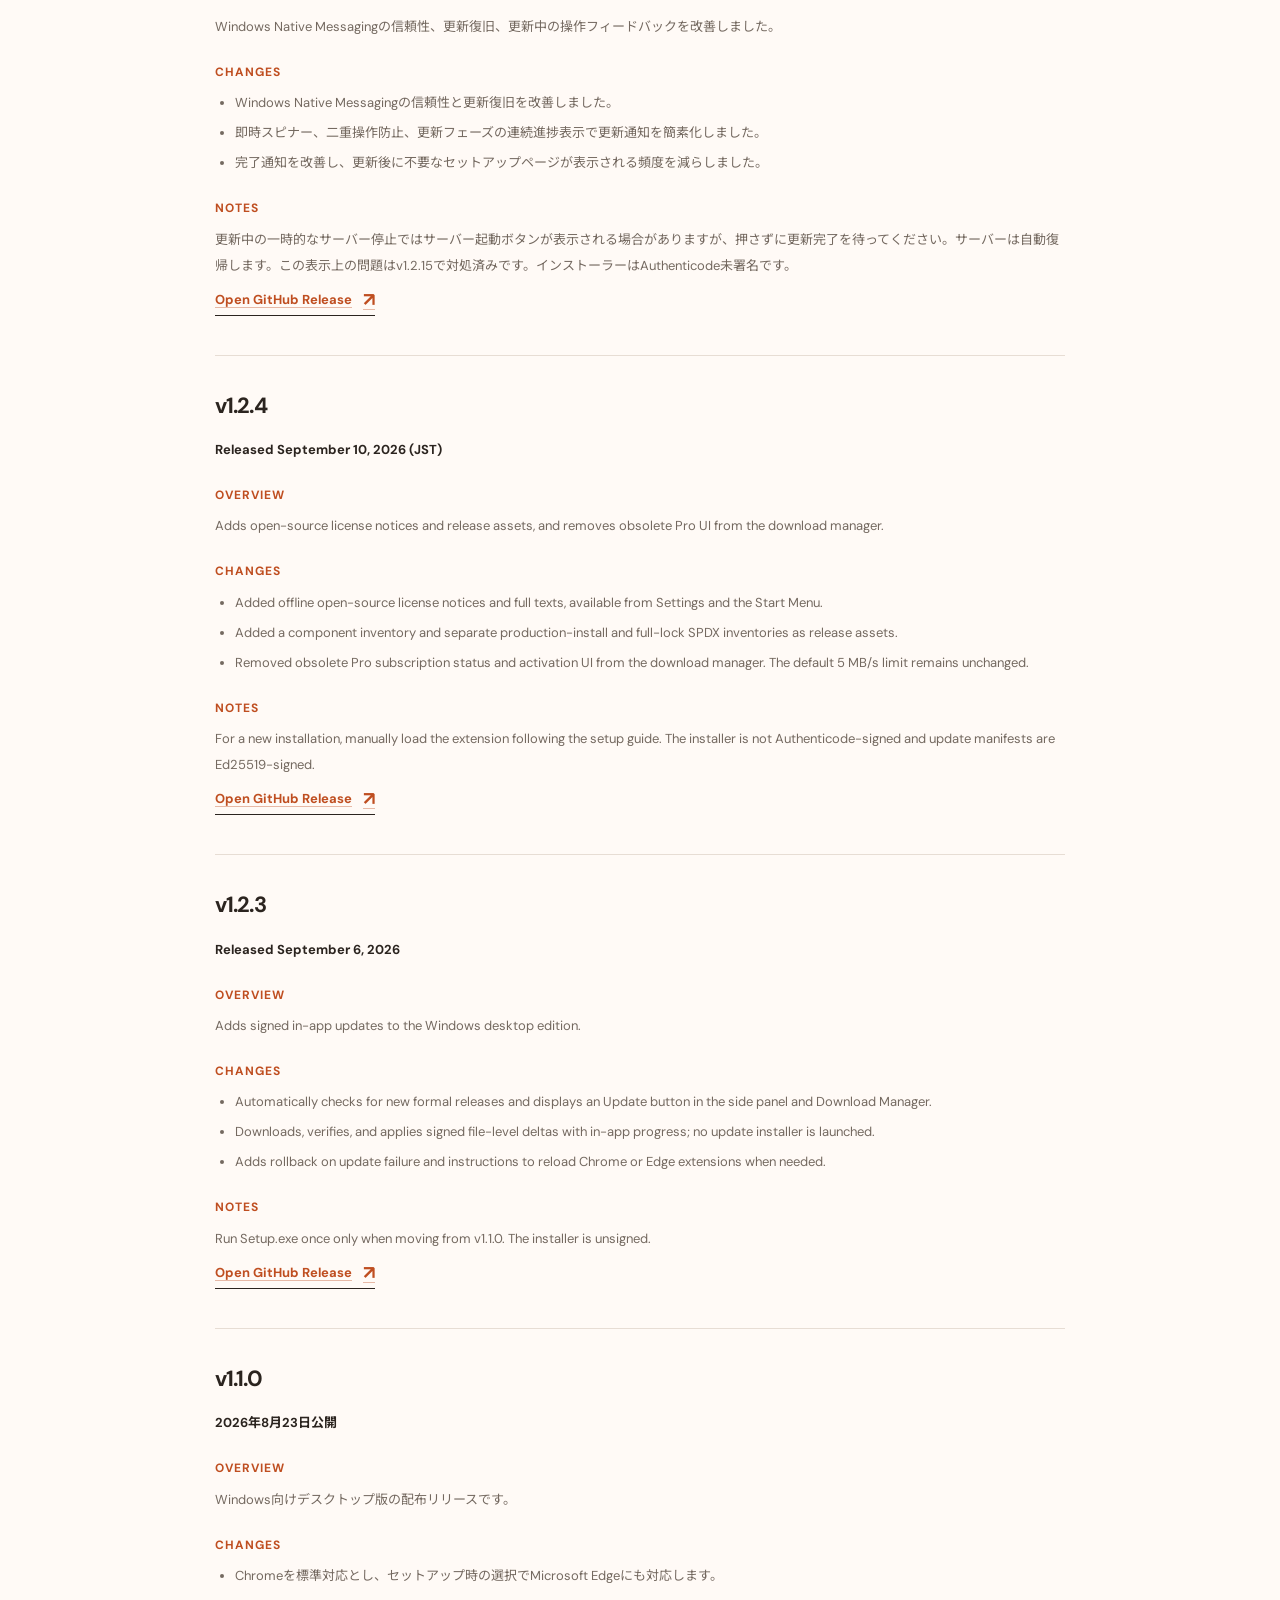
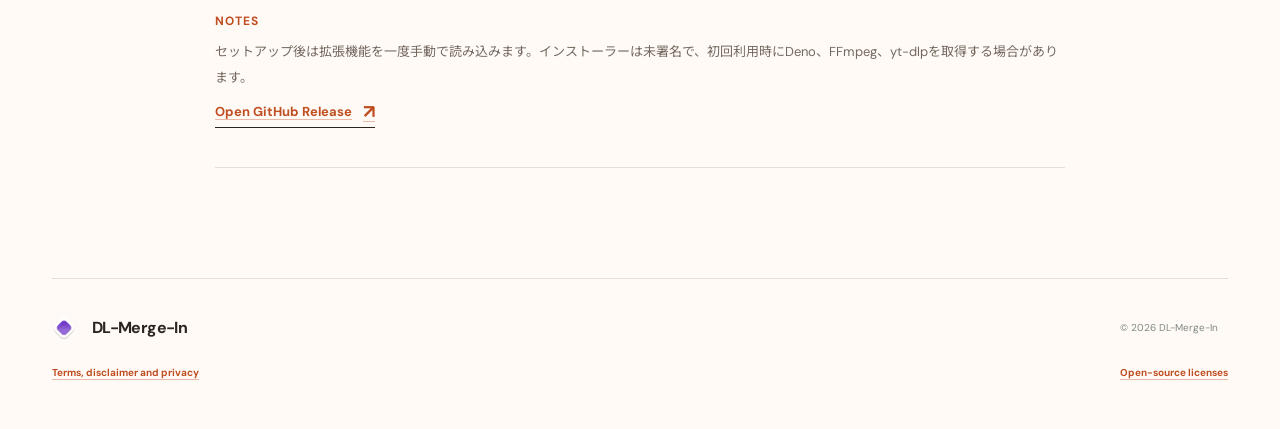
==== commit 7f041343: "Update download and bilingual changelog for 1.2.18" ====
--- a/changelog/index.html
+++ b/changelog/index.html
@@ -17,6 +17,19 @@
       <h1 data-i18n="changelogTitle">変更履歴</h1>
       <p class="info-lead" data-i18n="changelogLead">DL-Merge-Inのアップデートで配信する各バージョンの内容を掲載します。</p>
       <section class="release-entry">
+<h2 data-i18n="release18Title">v1.2.18</h2>
+<p class="release-date" data-i18n="release18Date">2026年11月1日公開（JST）</p>
+<h3 data-i18n="releaseOverviewLabel">概要</h3>
+<p data-i18n="release18Overview">検出と再生状態の同期、形式選択、取得と更新の安全性を改善しました。</p>
+<h3 data-i18n="releaseChangesLabel">変更内容</h3>
+<ul><li data-i18n="release18Change1">YouTube内のリンク遷移後の再生状態を再同期し、同一コンテンツの形式・画質候補とAV1選択を改善しました。</li>
+<li data-i18n="release18Change2">名前変更、取得元ページへのリンク、同一サイト3件の取得枠と無制限設定、一覧追加読込を追加しました。</li>
+<li data-i18n="release18Change3">取得中の速度変更、ライブ・結合・保存中の保護、更新復旧とローカルAPI検証を改善しました。</li></ul>
+<h3 data-i18n="releaseNotesLabel">注意事項</h3>
+<p data-i18n="release18Notes">Windows Chrome・Edge向けです。Setup.exeはAuthenticode未署名、更新manifestはEd25519署名付きです。最終Native Hostは除外・許可overrideなしのMicrosoft Defender検証に合格しています。</p>
+<p><a class="text-link" href="https://github.com/dl-merge-in/DL-Merge-In/releases/tag/v1.2.18"><span data-i18n="releaseLink">GitHub Releaseを開く</span> <span>↗</span></a></p>
+</section>
+<section class="release-entry">
         <h2 data-i18n="release15Title">v1.2.15</h2>
         <p class="release-date" data-i18n="release15Date">2026年9月20日公開（JST）</p>
         <h3 data-i18n="releaseOverviewLabel">概要</h3>
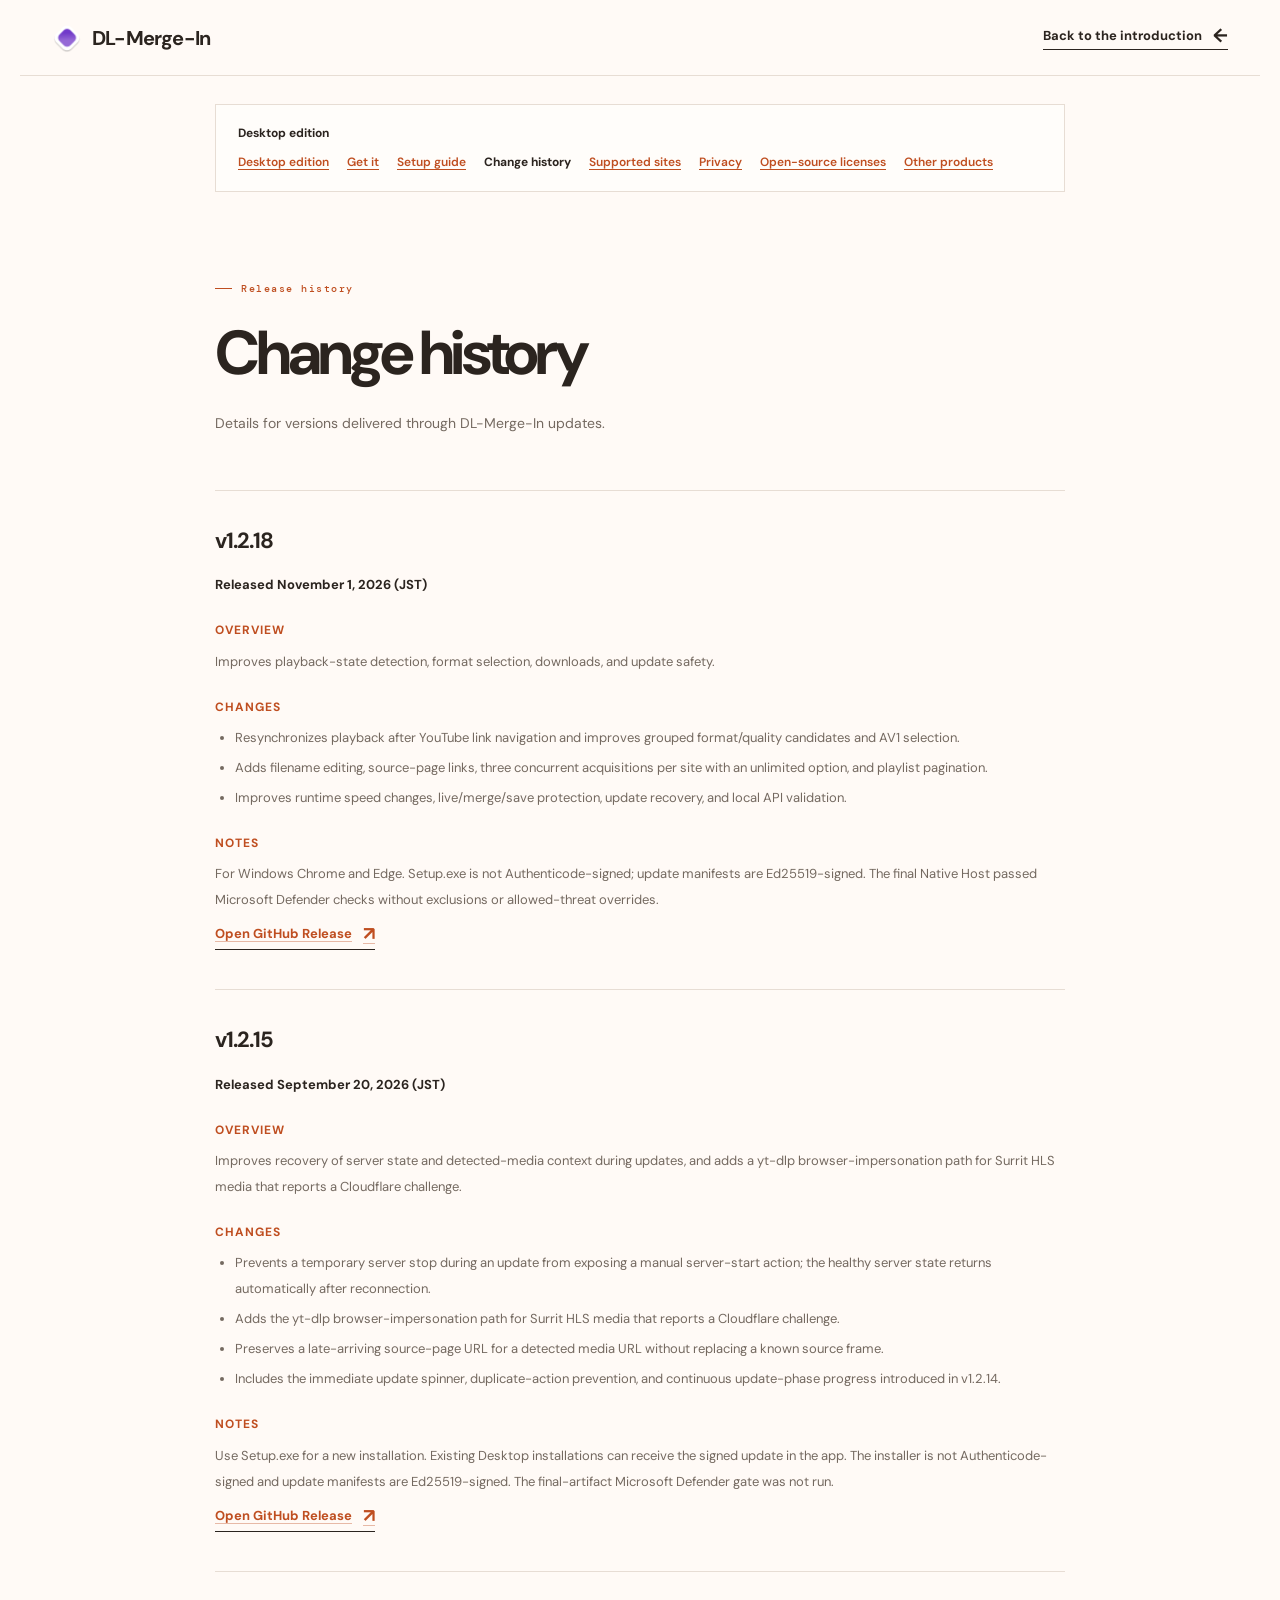
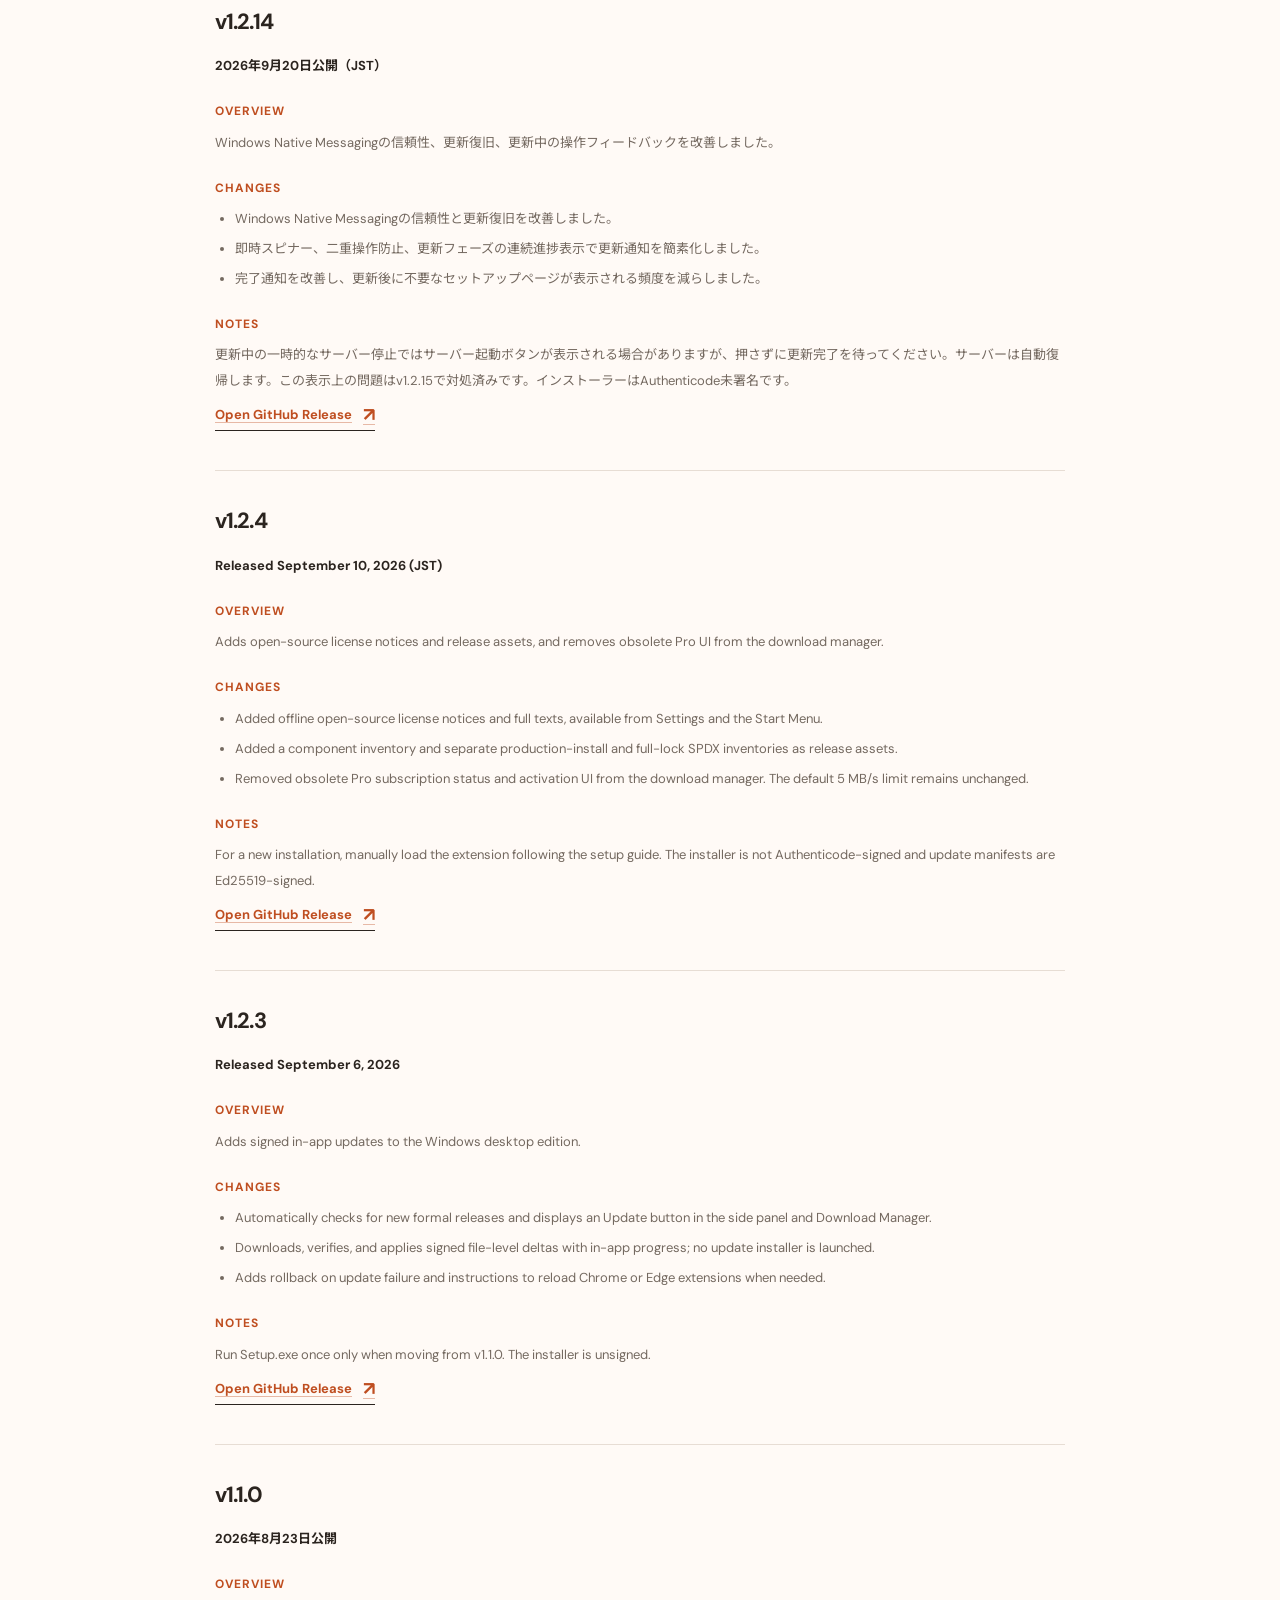
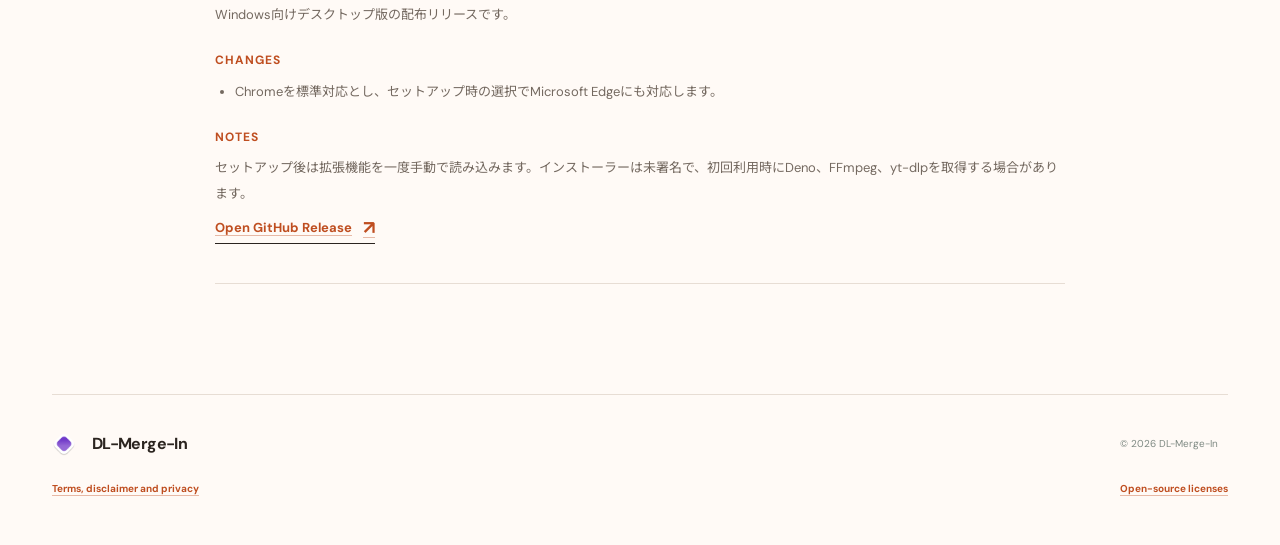
==== commit 310ea9f3: "Publish editorial LP and CWS release history" ====
--- a/changelog/index.html
+++ b/changelog/index.html
@@ -6,7 +6,7 @@
     <meta name="description" data-i18n-content="changelogMetaDescription" content="DL-Merge-Inの公開バージョン履歴とアップデート内容です。" />
     <title>変更履歴 | DL-Merge-In</title>
     <link rel="stylesheet" href="../style.css?v=20260923-1" />
-  </head>
+  <link rel="stylesheet" href="../product-map.css" /></head>
   <body data-i18n-page="changelog">
     <header class="site-header info-header">
       <a class="brand" href="../" data-i18n-aria-label="home"><img class="brand-mark" src="../assets/brand-icon.png" alt="" /><span data-i18n="brand">DL名人</span></a>
@@ -105,5 +105,5 @@
     <footer><a class="brand" href="../"><img class="brand-mark" src="../assets/brand-icon.png" alt="" /><span data-i18n="brand">DL名人</span></a><p data-i18n="copyright">© 2026 DL名人</p><p><a href="../legal/" data-i18n="legal">利用条件・免責・プライバシー</a></p><p><a href="../licenses/" data-i18n="licensesNav">オープンソースライセンス</a></p></footer>
     <script src="../translations.js?v=20260906-1"></script>
     <script src="../i18n.js?v=20260921-1"></script>
-  </body>
+  <script src="../product-context.js"></script></body>
 </html>
--- a/product-map.css
+++ b/product-map.css
@@ -0,0 +1,3 @@
+.product-map{padding-top:74px;padding-bottom:80px}.product-map-heading{max-width:720px}.product-map h2,.product-updates h2{font-size:clamp(30px,3.8vw,48px);line-height:1.2;letter-spacing:-.055em;margin:0}.product-map-heading>p:last-child{color:var(--muted);font-size:14px}.product-map-grid{display:grid;grid-template-columns:1.25fr 1fr;gap:18px;margin-top:32px}.product-map-card{padding:34px;border:1px solid var(--line);background:#fffdfa;min-width:0}.product-map-primary{background:#fff0df;border-color:#e9c49e}.product-map-label{font:600 11px 'DM Mono',monospace;letter-spacing:.08em;color:var(--green)}.product-map-card h3{font-size:30px;letter-spacing:-.05em;margin:16px 0 10px}.product-map-card>p:not(.product-map-label){color:var(--muted);font-size:13px;min-height:60px}.product-map-links{display:flex;align-items:center;flex-wrap:wrap;gap:14px 22px;margin-top:26px}.product-map-links>a:not(.button){font-size:12px;font-weight:700;text-decoration:underline;text-underline-offset:4px;color:var(--green)}.button-outline{background:transparent;border:1px solid var(--green);color:var(--green)}.button-outline:hover{color:#fff}.product-updates{display:grid;grid-template-columns:1fr 1.5fr;gap:36px;padding-top:30px;padding-bottom:75px}.product-updates-links{display:grid;grid-template-columns:repeat(2,minmax(0,1fr));gap:10px}.product-updates-links a{display:flex;align-items:center;padding:14px 16px;border:1px solid var(--line);background:#fffdfa;font-size:12px;font-weight:700}.product-updates-links a:hover,.product-map-links>a:not(.button):hover{color:var(--green);border-color:var(--green)}.product-context{max-width:850px;margin:28px auto 0;padding:18px 22px;border:1px solid var(--line);background:#fffdfa}.product-context strong{display:block;margin-bottom:9px;font-size:12px}.product-context-links{display:flex;flex-wrap:wrap;gap:8px 18px}.product-context a{font-size:12px;color:var(--green);text-decoration:underline;text-underline-offset:3px}.product-context a[aria-current="page"]{font-weight:700;text-decoration:none;color:var(--ink)}@media(max-width:800px){.product-map{padding-top:55px;padding-bottom:58px}.product-map-grid,.product-updates{display:block}.product-map-card{padding:24px;margin-top:14px}.product-map-card>p:not(.product-map-label){min-height:0}.product-updates{padding-top:15px}.product-updates-links{grid-template-columns:1fr;margin-top:24px}.product-context{margin:14px 22px 0}.product-context-links{display:grid;grid-template-columns:1fr 1fr}.site-header nav{display:flex;gap:12px}.site-header nav a{display:none}.site-header nav a[href="#products"],.site-header nav a[href="#updates"]{display:inline;font-size:11px}}
+.product-context{display:block}.product-context-links{display:flex}
+@media(max-width:800px){.product-context-links{display:grid}}
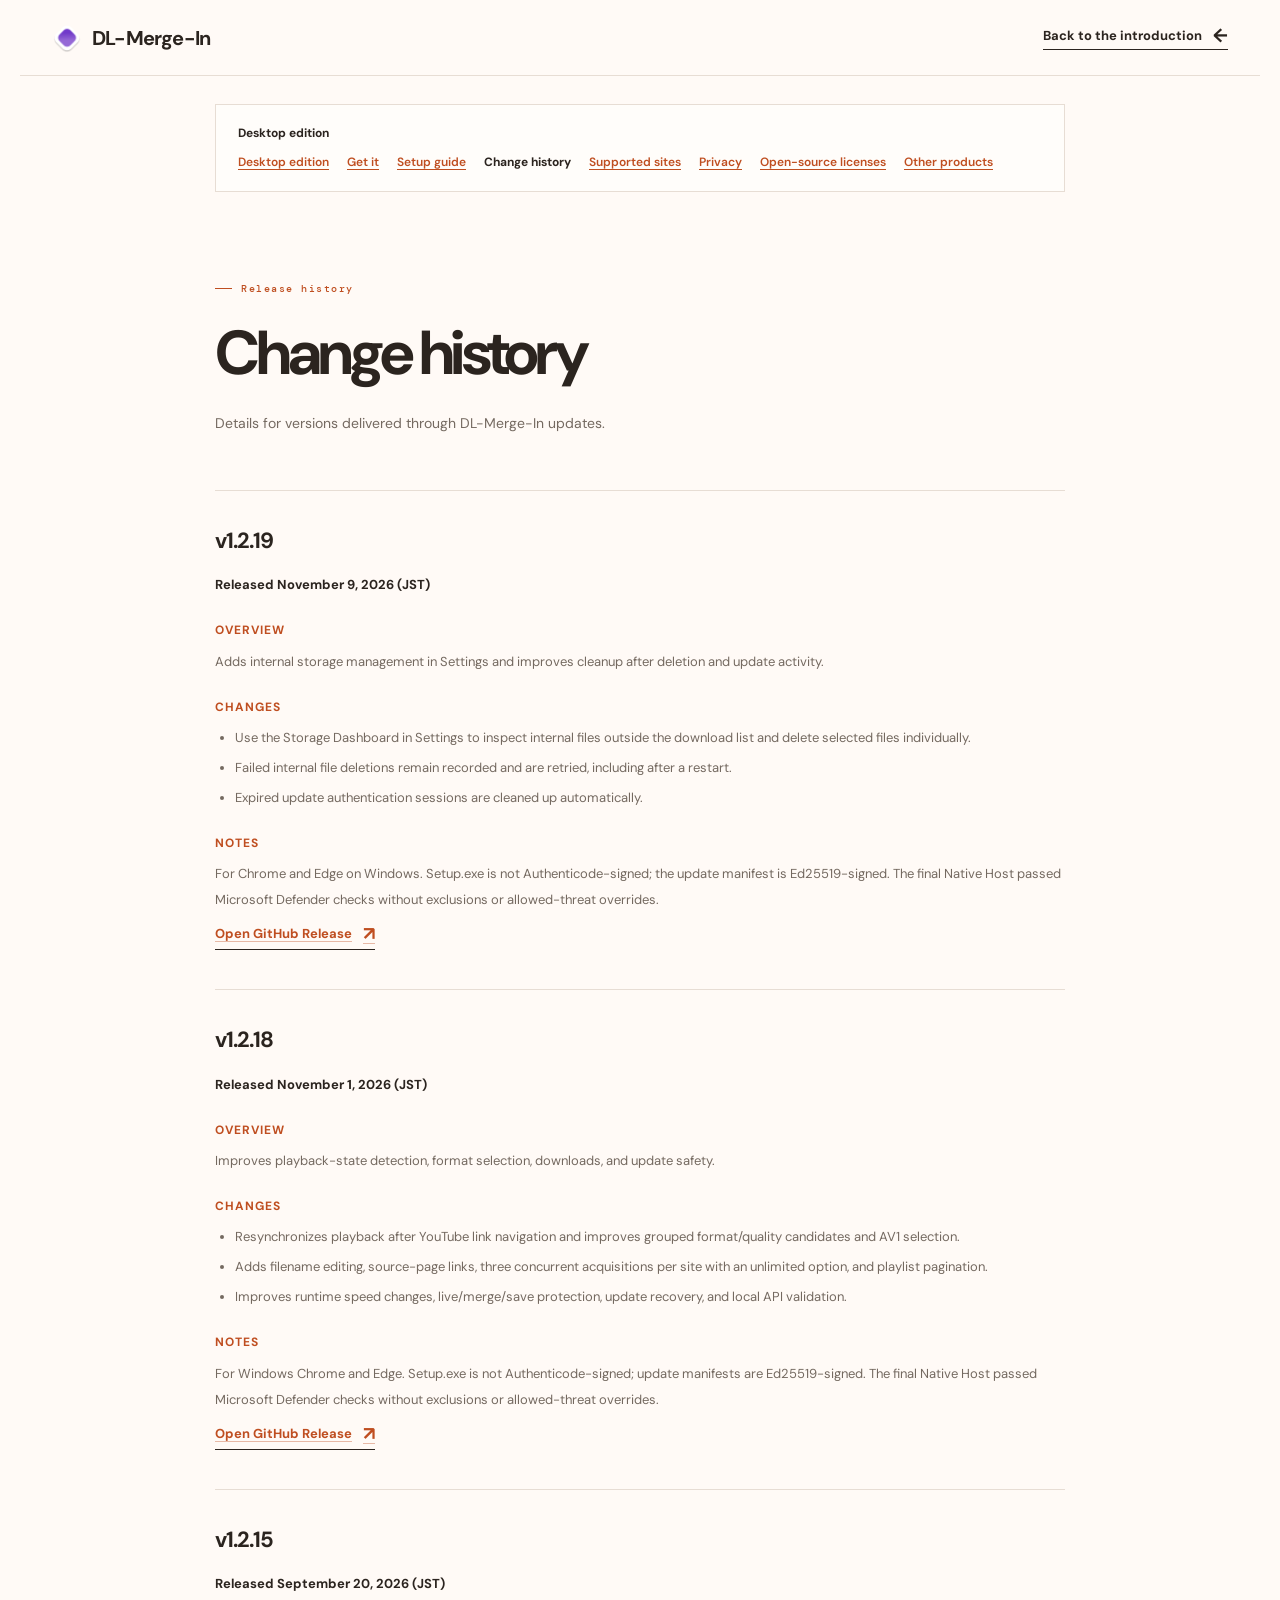
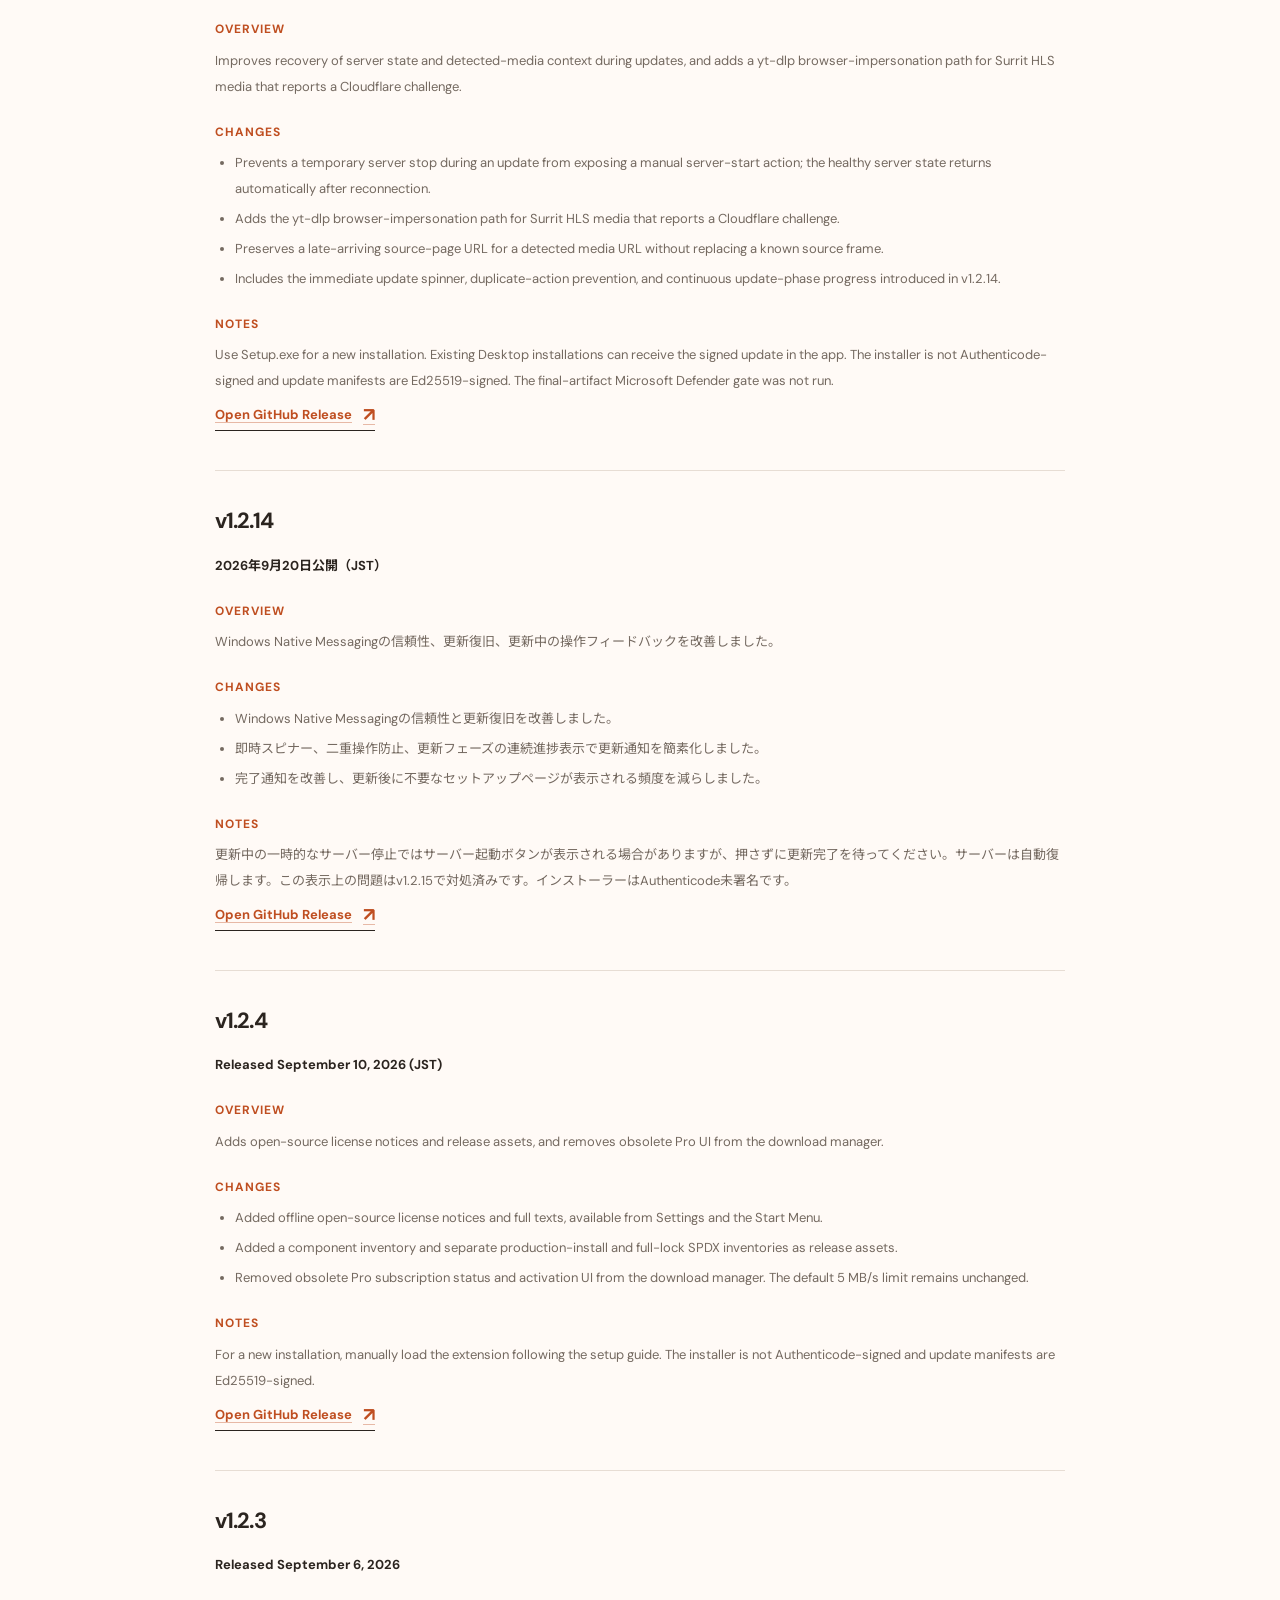
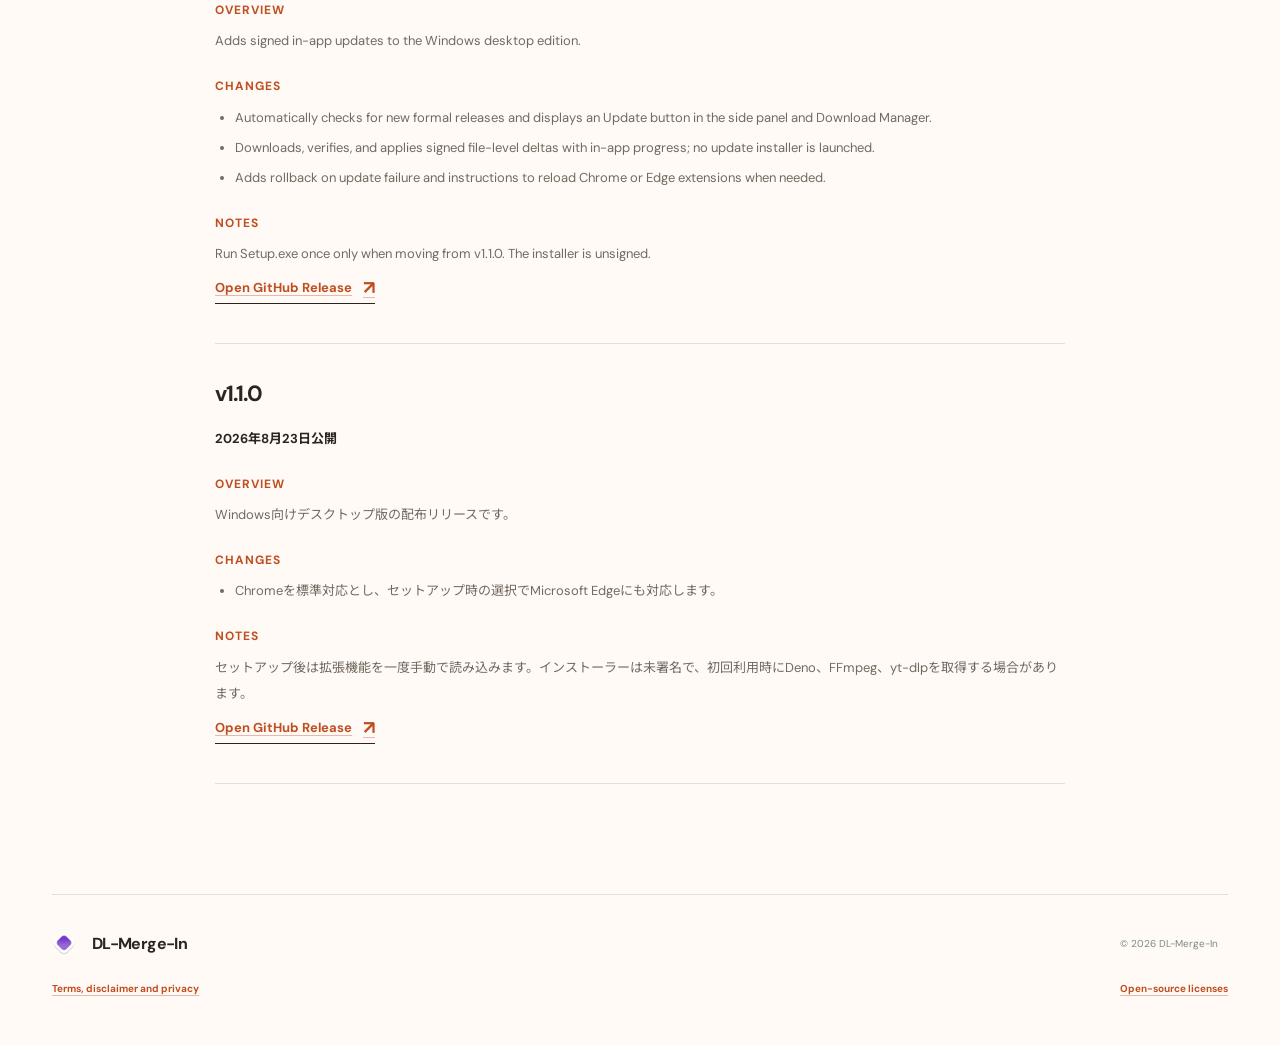
==== commit 34fbe4d9: "Update desktop download and release history for v1.2.19" ====
--- a/changelog/index.html
+++ b/changelog/index.html
@@ -16,6 +16,21 @@
       <p class="eyebrow"><span></span> <span data-i18n="changelogKicker">リリース履歴</span></p>
       <h1 data-i18n="changelogTitle">変更履歴</h1>
       <p class="info-lead" data-i18n="changelogLead">DL-Merge-Inのアップデートで配信する各バージョンの内容を掲載します。</p>
+      <section class="release-entry">
+        <h2 data-i18n="release19Title">v1.2.19</h2>
+        <p class="release-date" data-i18n="release19Date">2026年11月9日公開（JST）</p>
+        <h3 data-i18n="releaseOverviewLabel">概要</h3>
+        <p data-i18n="release19Overview">設定から内部ストレージを管理できるようにし、削除や更新で残ったファイルの回収を改善しました。</p>
+        <h3 data-i18n="releaseChangesLabel">変更内容</h3>
+        <ul>
+          <li data-i18n="release19Change1">設定のストレージ管理ダッシュボードで、ダウンロード一覧にない内部ファイルを確認し、選んだファイルを個別に削除できます。</li>
+          <li data-i18n="release19Change2">内部ファイルの削除に失敗した場合は管理記録を残し、再起動後も再試行します。</li>
+          <li data-i18n="release19Change3">期限切れの更新認証セッションを自動で回収します。</li>
+        </ul>
+        <h3 data-i18n="releaseNotesLabel">注意事項</h3>
+        <p data-i18n="release19Notes">WindowsのChrome・Edge向けです。Setup.exeはAuthenticode未署名、更新マニフェストはEd25519署名付きです。最終Native Hostは、除外・許可の上書きなしでMicrosoft Defender検証に合格しました。</p>
+        <p><a class="text-link" href="https://github.com/dl-merge-in/DL-Merge-In/releases/tag/v1.2.19"><span data-i18n="releaseLink">GitHub Releaseを開く</span> <span>↗</span></a></p>
+      </section>
       <section class="release-entry">
 <h2 data-i18n="release18Title">v1.2.18</h2>
 <p class="release-date" data-i18n="release18Date">2026年11月1日公開（JST）</p>
@@ -104,6 +119,6 @@
     </main>
     <footer><a class="brand" href="../"><img class="brand-mark" src="../assets/brand-icon.png" alt="" /><span data-i18n="brand">DL名人</span></a><p data-i18n="copyright">© 2026 DL名人</p><p><a href="../legal/" data-i18n="legal">利用条件・免責・プライバシー</a></p><p><a href="../licenses/" data-i18n="licensesNav">オープンソースライセンス</a></p></footer>
     <script src="../translations.js?v=20260906-1"></script>
-    <script src="../i18n.js?v=20260921-1"></script>
+    <script src="../i18n.js?v=20261109-1"></script>
   <script src="../product-context.js"></script></body>
 </html>
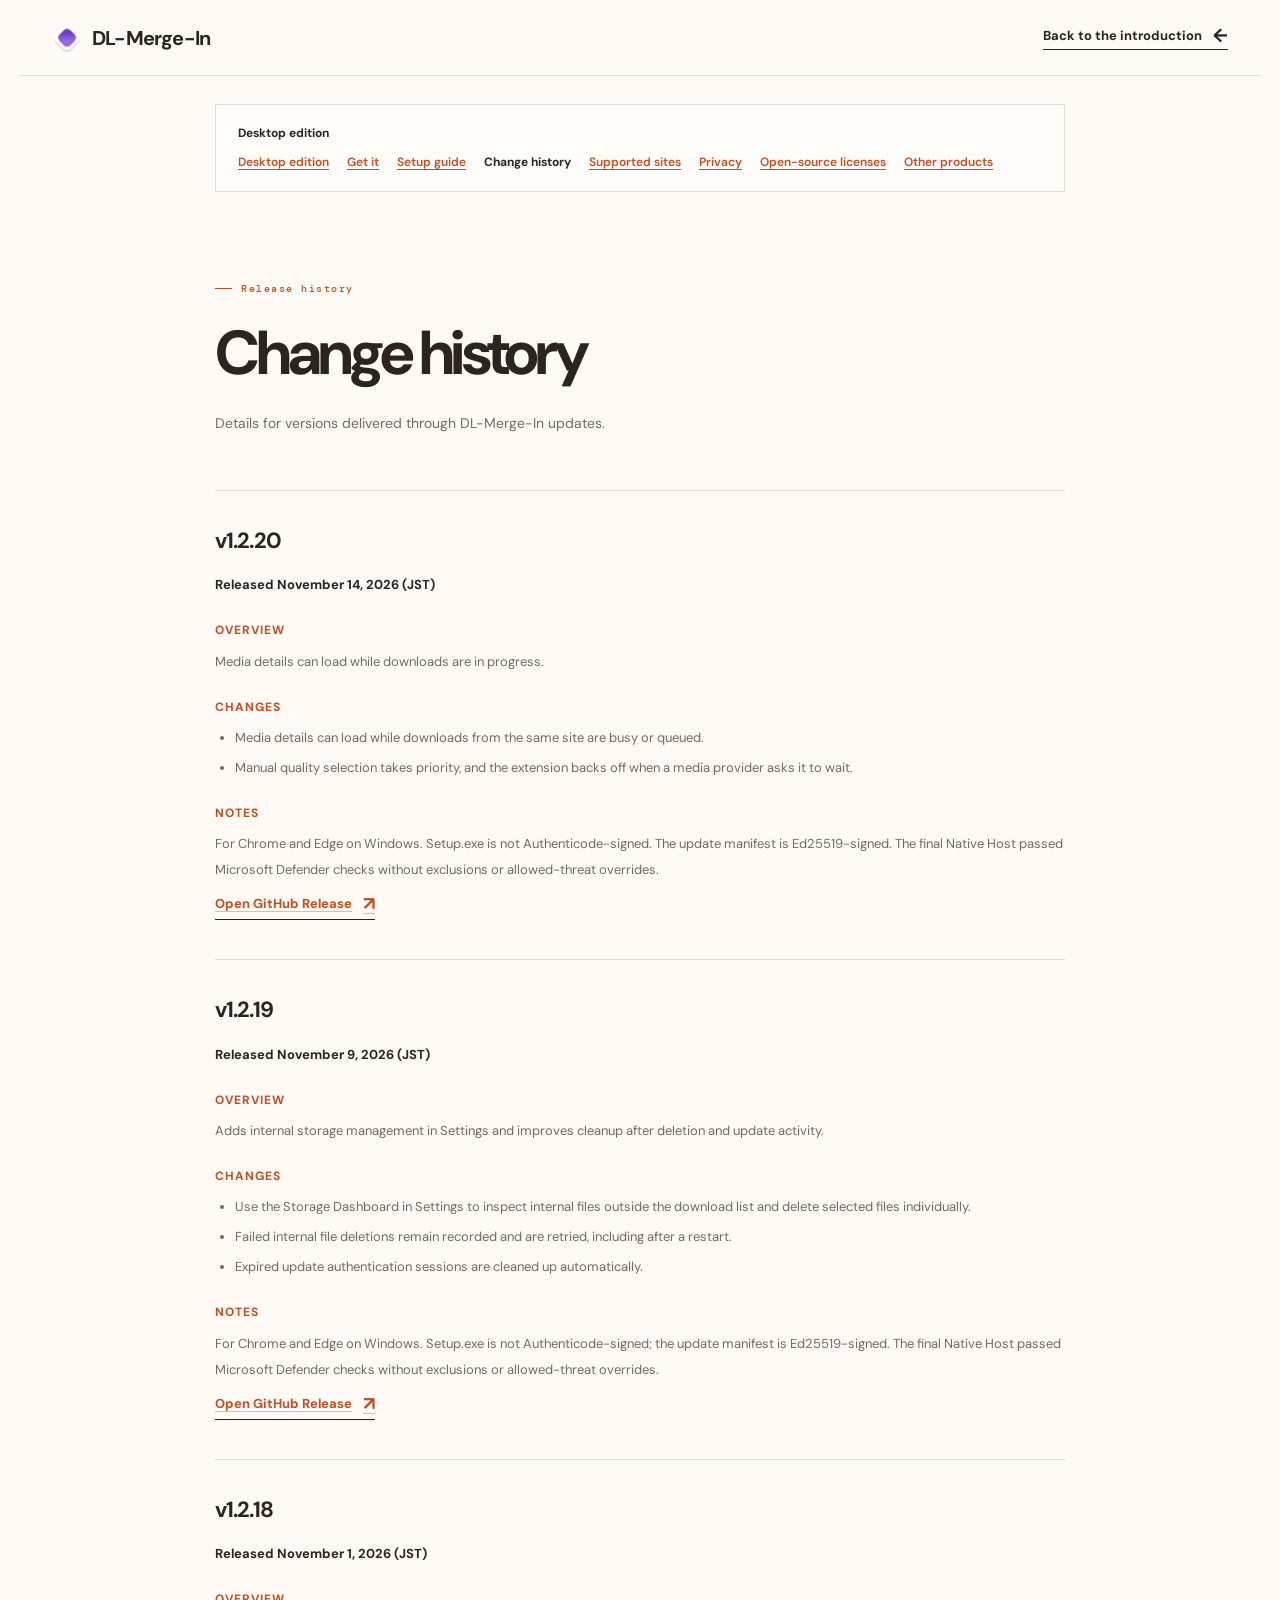
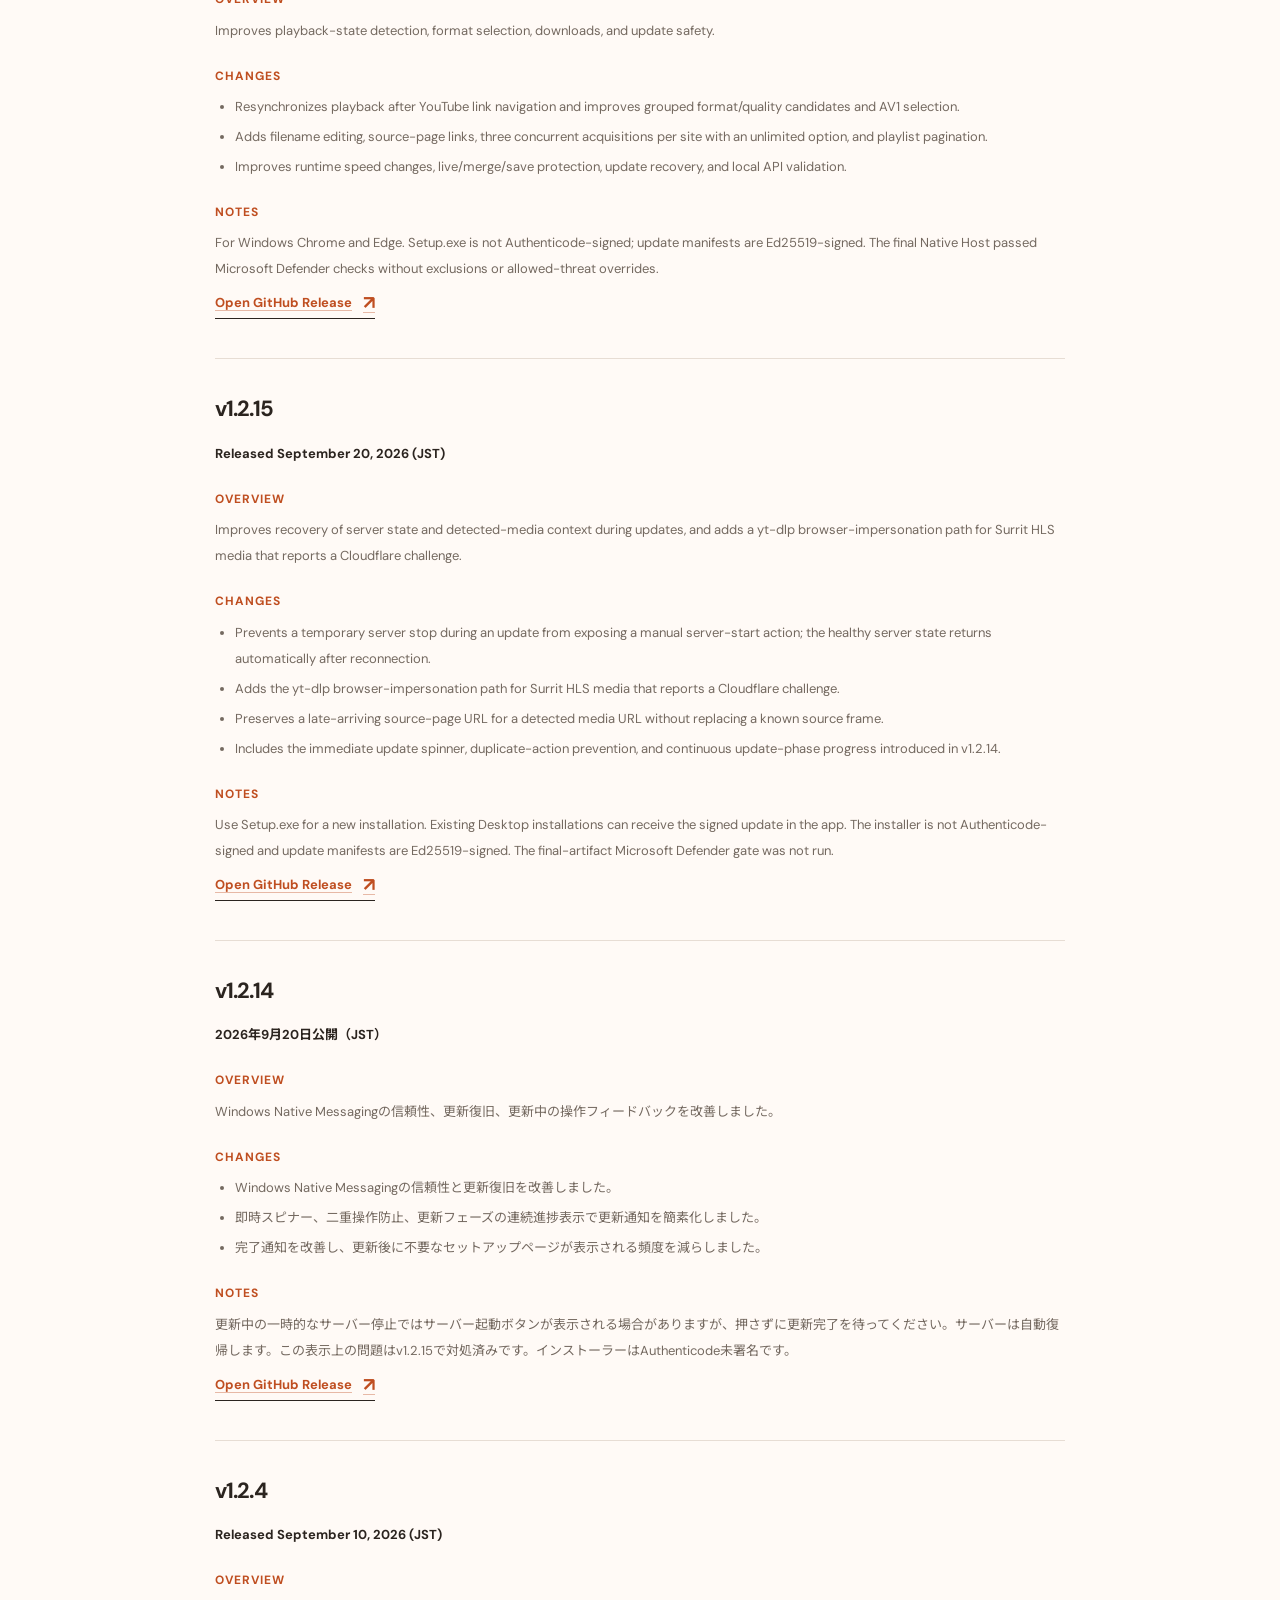
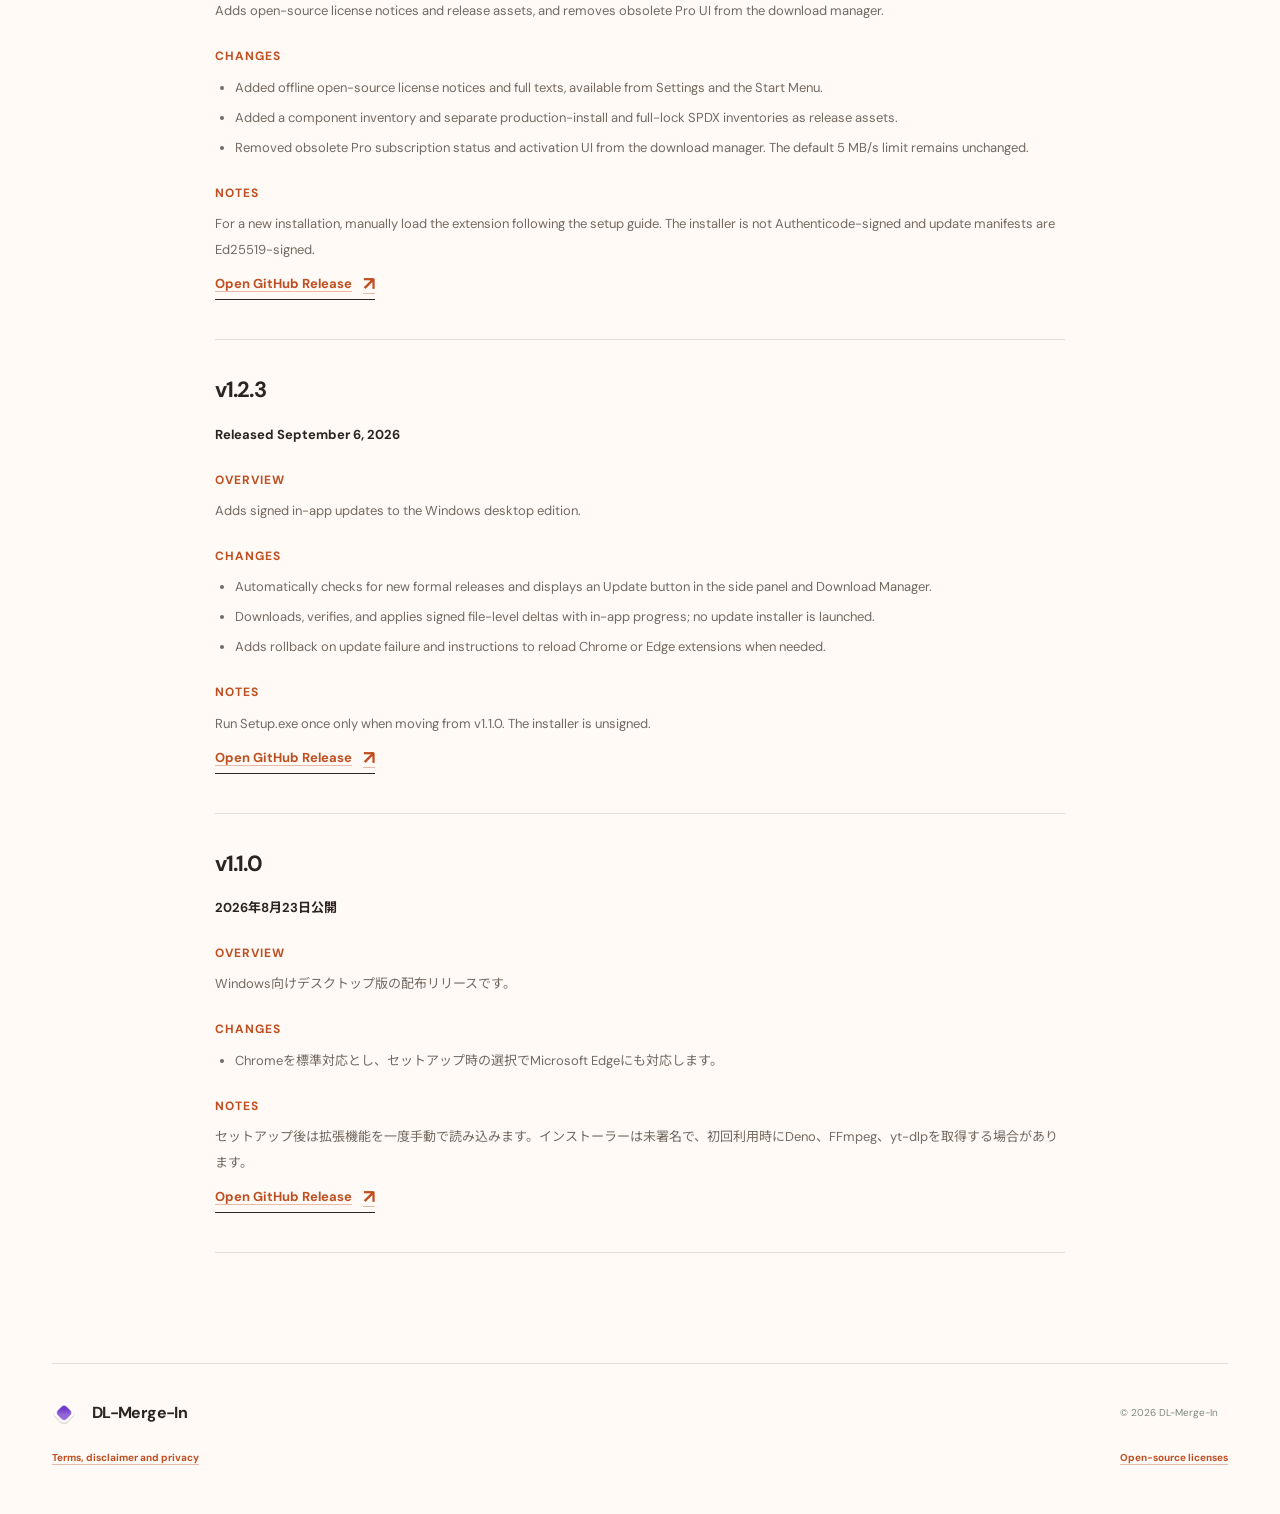
==== commit 9536e7c0: "Publish Desktop 1.2.20 download and changelog" ====
--- a/changelog/index.html
+++ b/changelog/index.html
@@ -16,6 +16,20 @@
       <p class="eyebrow"><span></span> <span data-i18n="changelogKicker">リリース履歴</span></p>
       <h1 data-i18n="changelogTitle">変更履歴</h1>
       <p class="info-lead" data-i18n="changelogLead">DL-Merge-Inのアップデートで配信する各バージョンの内容を掲載します。</p>
+      <section class="release-entry">
+        <h2 data-i18n="release20Title">v1.2.20</h2>
+        <p class="release-date" data-i18n="release20Date">2026年11月14日公開（JST）</p>
+        <h3 data-i18n="releaseOverviewLabel">概要</h3>
+        <p data-i18n="release20Overview">ダウンロード中でも、候補の動画情報を取得しやすくしました。</p>
+        <h3 data-i18n="releaseChangesLabel">変更内容</h3>
+        <ul>
+          <li data-i18n="release20Change1">同じサイトのダウンロードが混み合っていても、候補の動画情報を取得できるようにしました。</li>
+          <li data-i18n="release20Change2">手動の画質選択を優先し、配信元から待機を求められた場合は問い合わせを控えます。</li>
+        </ul>
+        <h3 data-i18n="releaseNotesLabel">注意事項</h3>
+        <p data-i18n="release20Notes">WindowsのChrome・Edge向けです。Setup.exeはAuthenticode未署名、更新マニフェストはEd25519署名付きです。最終Native Hostは、除外・許可の上書きなしでMicrosoft Defender検証に合格しました。</p>
+        <p><a class="text-link" href="https://github.com/dl-merge-in/DL-Merge-In/releases/tag/v1.2.20"><span data-i18n="releaseLink">GitHub Releaseを開く</span> <span>↗</span></a></p>
+      </section>
       <section class="release-entry">
         <h2 data-i18n="release19Title">v1.2.19</h2>
         <p class="release-date" data-i18n="release19Date">2026年11月9日公開（JST）</p>
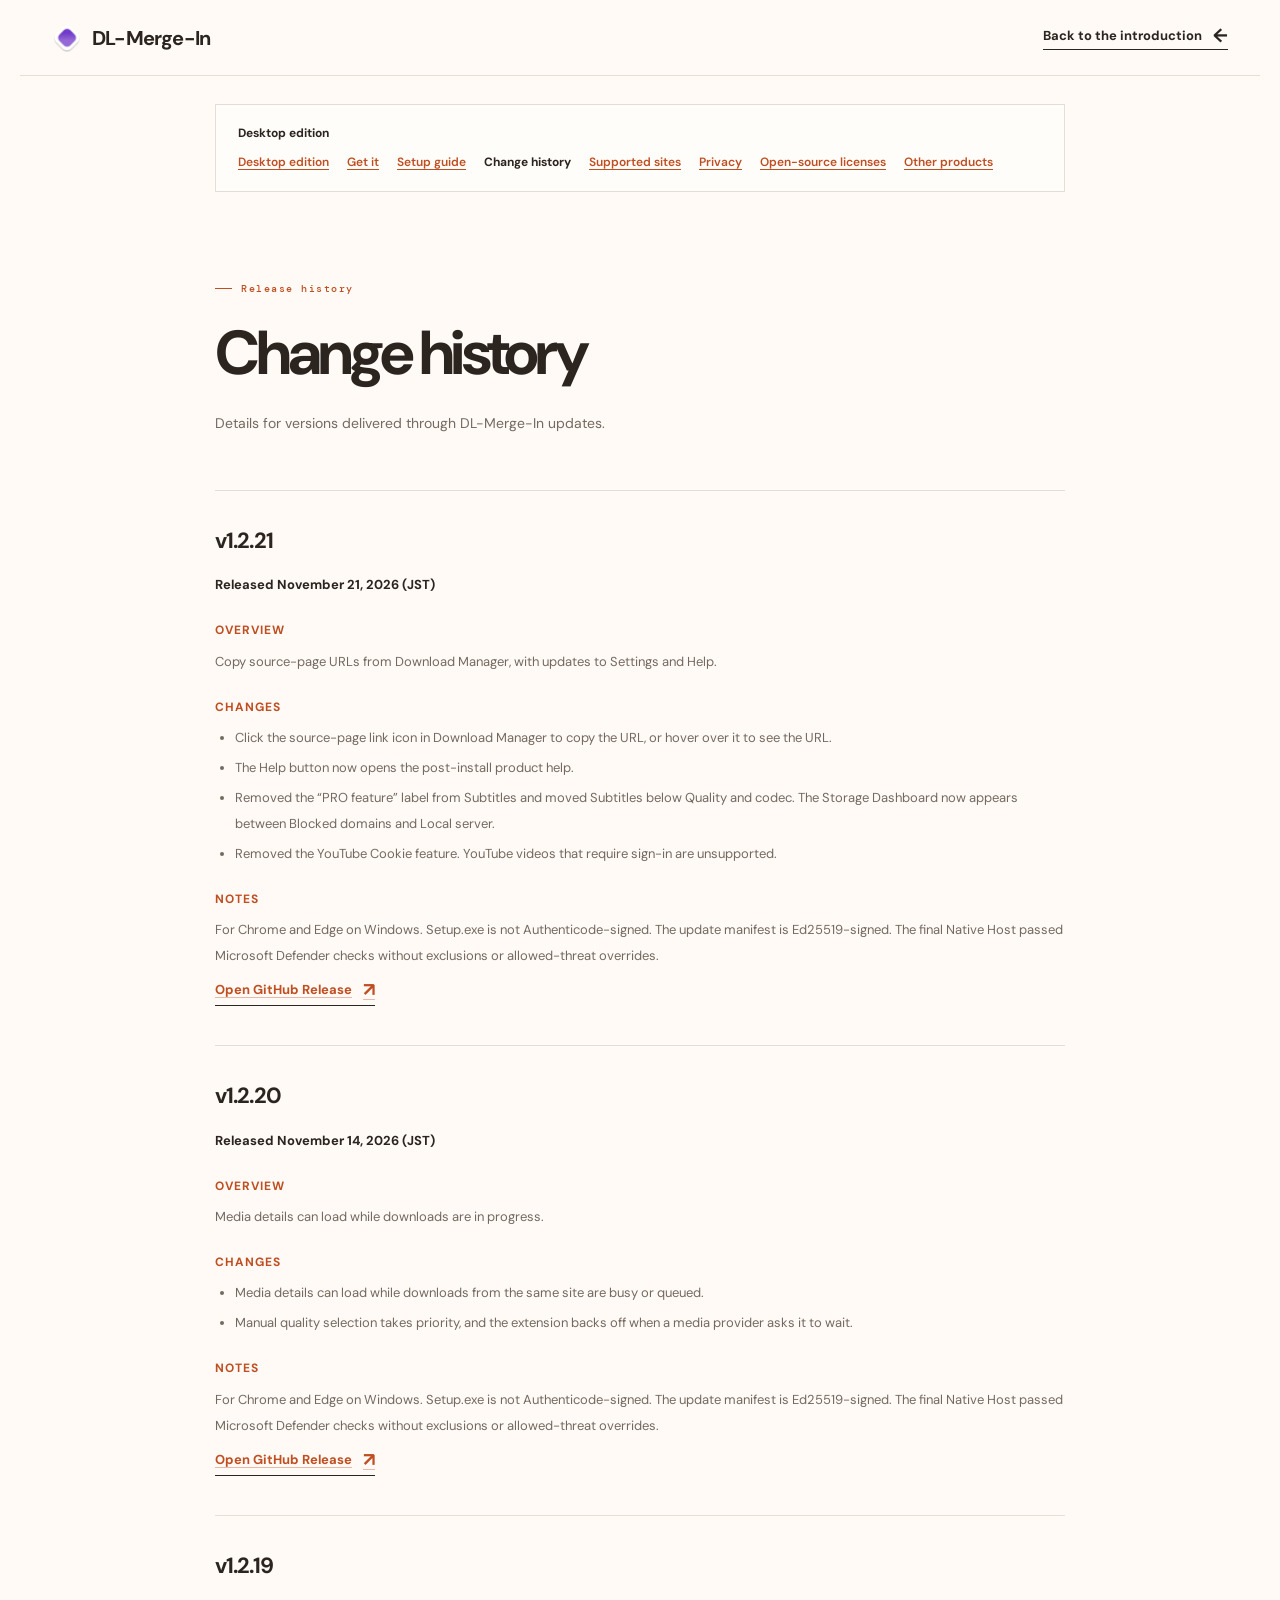
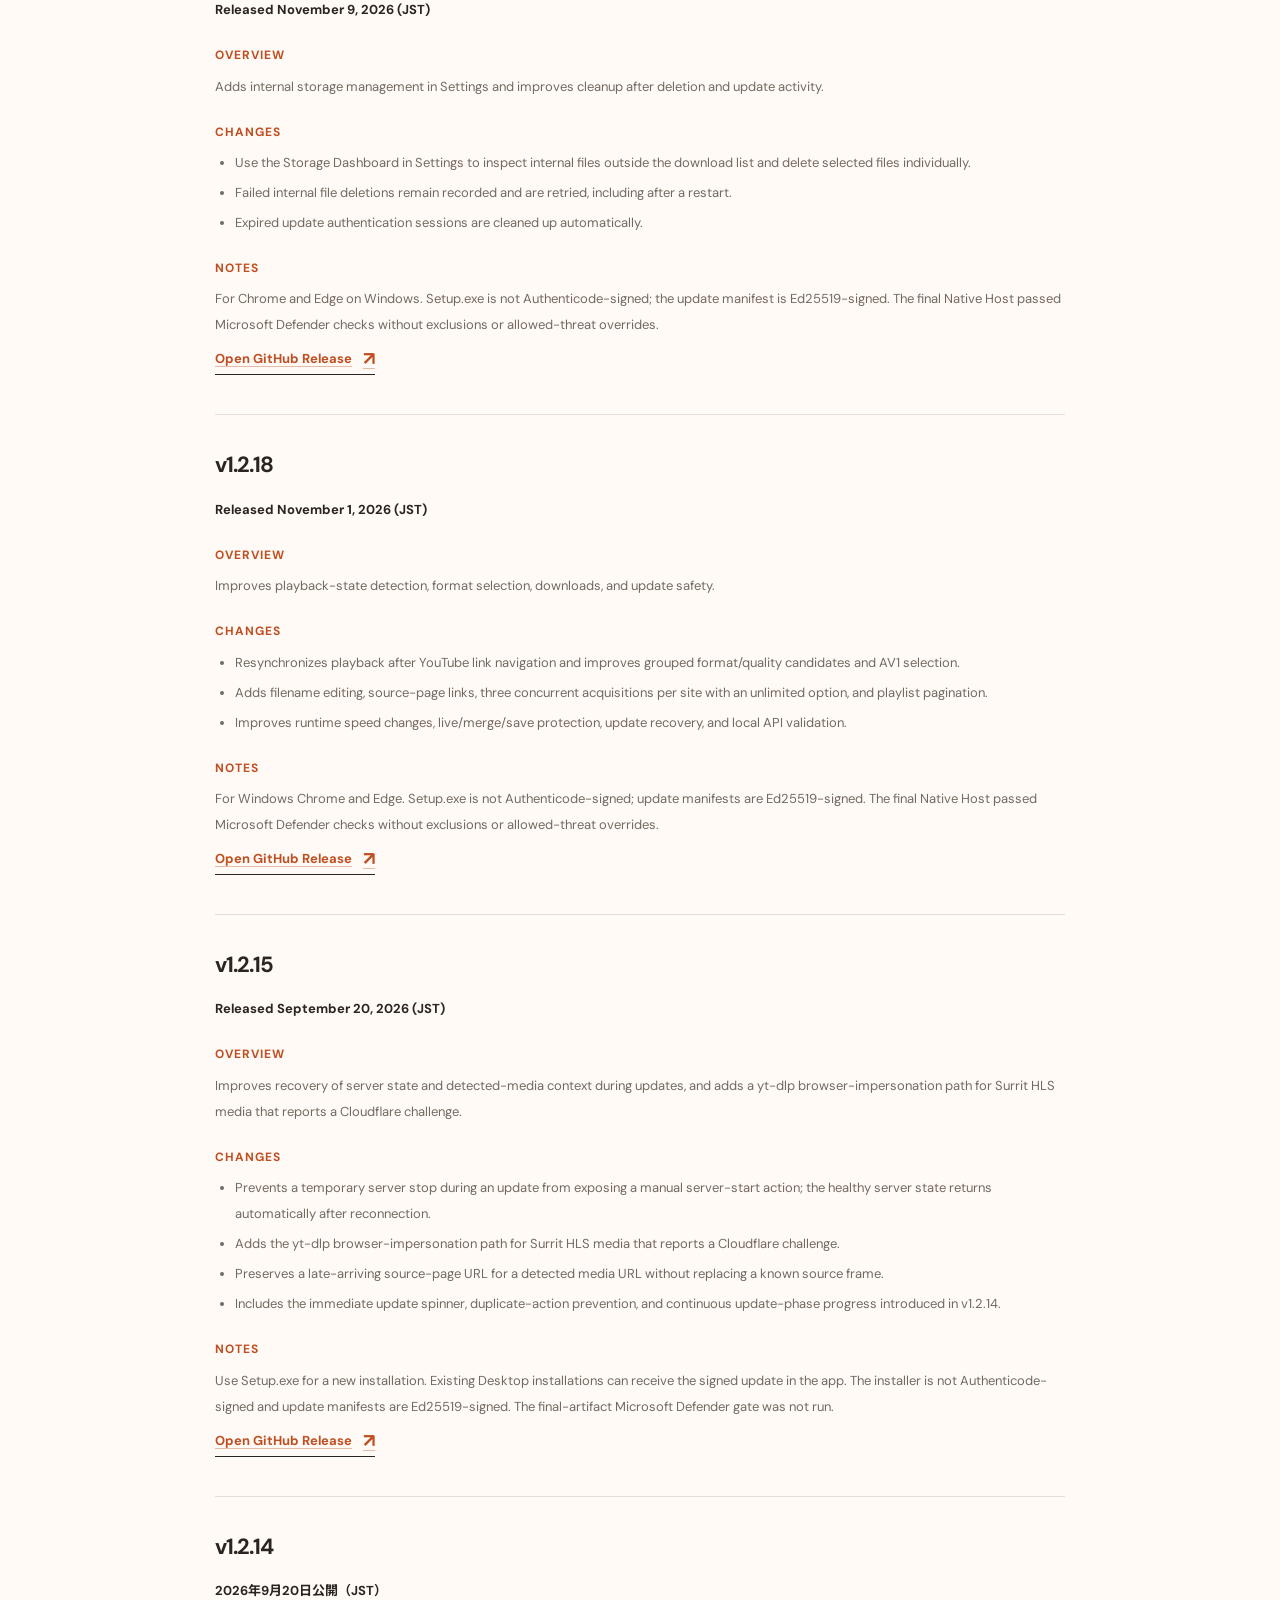
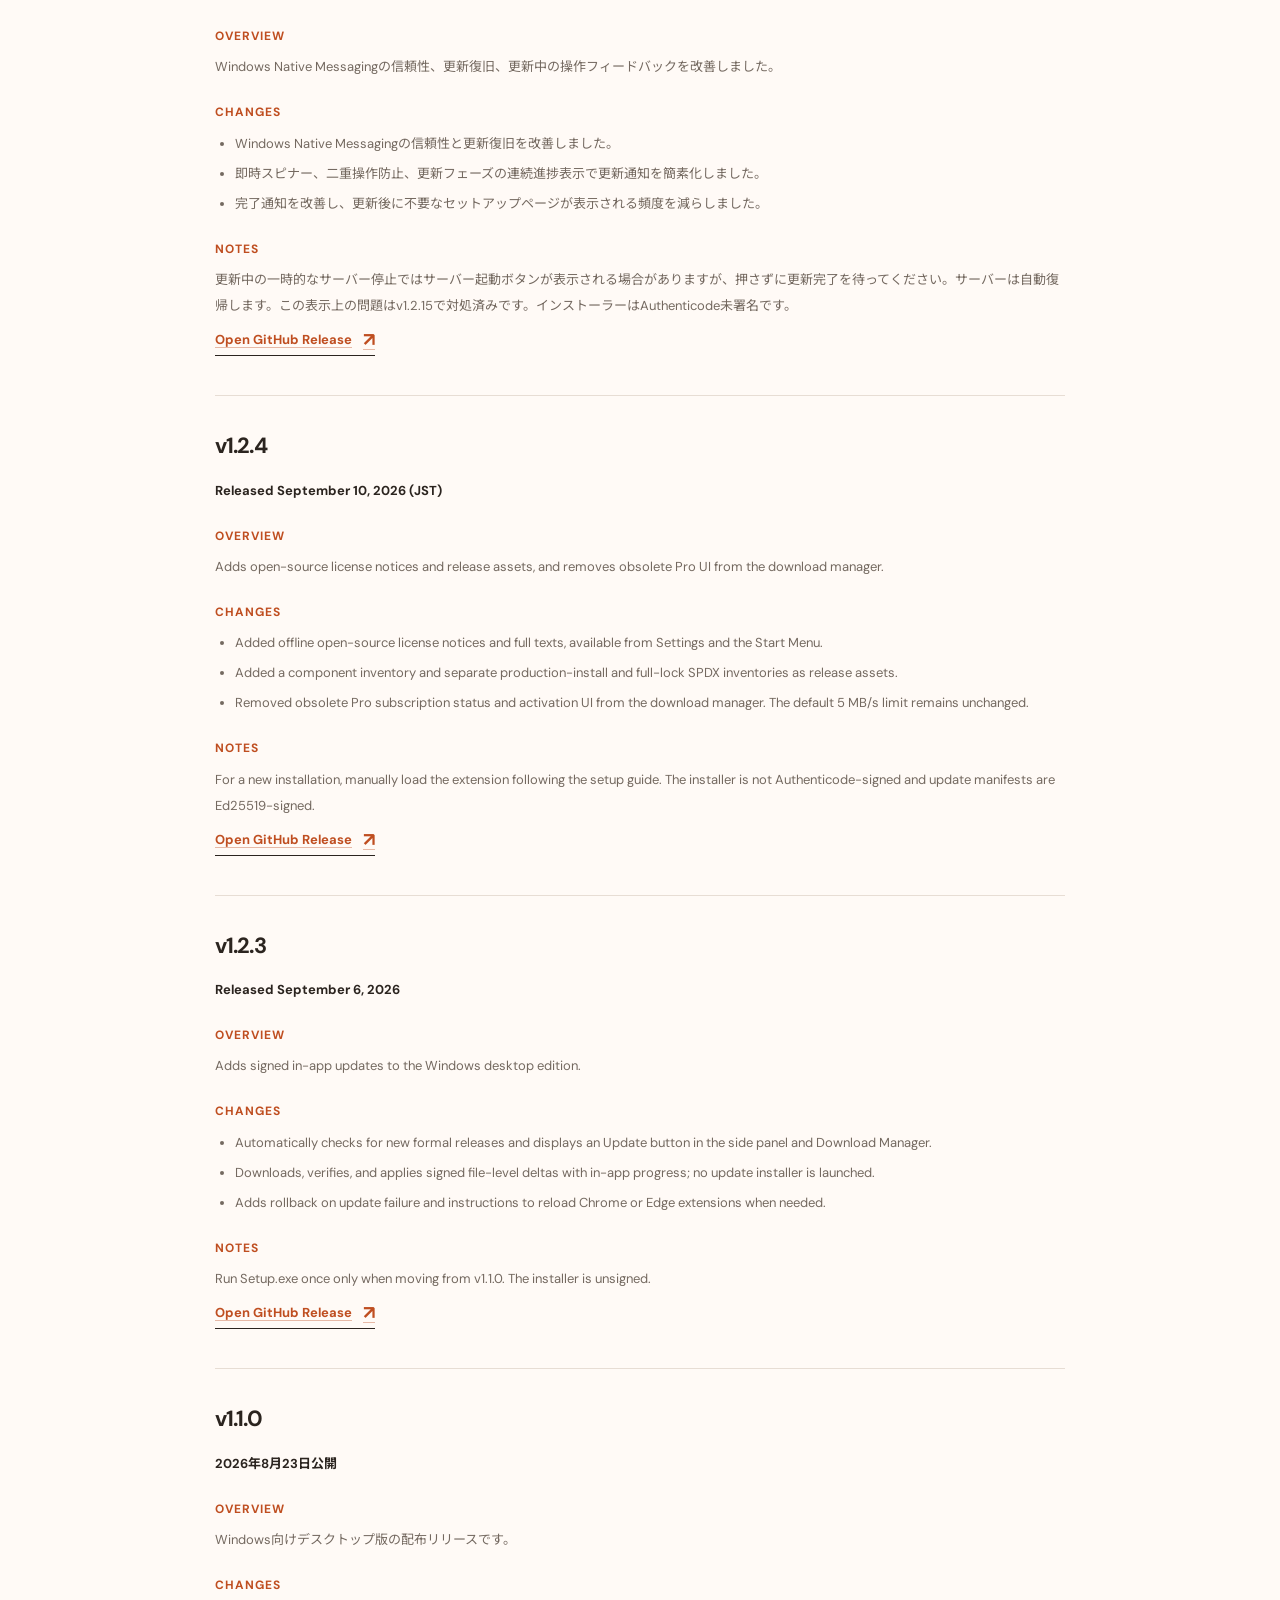
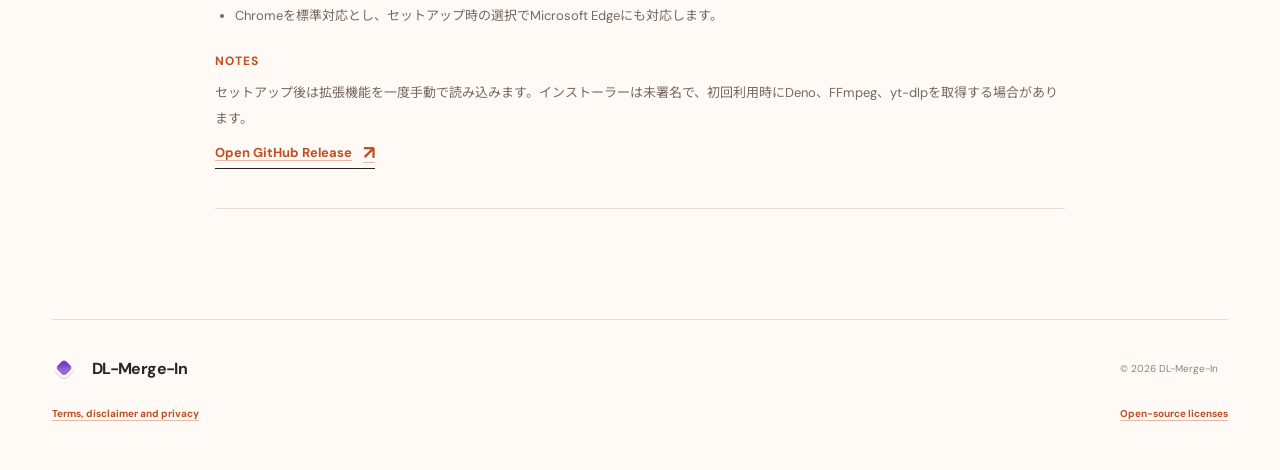
==== commit 5b20f1e1: "Publish Desktop 1.2.21 download and changelog" ====
--- a/changelog/index.html
+++ b/changelog/index.html
@@ -16,6 +16,22 @@
       <p class="eyebrow"><span></span> <span data-i18n="changelogKicker">リリース履歴</span></p>
       <h1 data-i18n="changelogTitle">変更履歴</h1>
       <p class="info-lead" data-i18n="changelogLead">DL-Merge-Inのアップデートで配信する各バージョンの内容を掲載します。</p>
+      <section class="release-entry">
+        <h2 data-i18n="release21Title">v1.2.21</h2>
+        <p class="release-date" data-i18n="release21Date">2026年11月21日公開（JST）</p>
+        <h3 data-i18n="releaseOverviewLabel">概要</h3>
+        <p data-i18n="release21Overview">ダウンロードマネージャーから取得元ページのURLをコピーできるようにし、設定とヘルプを見直しました。</p>
+        <h3 data-i18n="releaseChangesLabel">変更内容</h3>
+        <ul>
+          <li data-i18n="release21Change1">ダウンロードマネージャーのリンクアイコンをクリックすると取得元ページのURLをコピーでき、マウスを重ねるとURLを確認できます。</li>
+          <li data-i18n="release21Change2">ヘルプボタンから、インストール後のユーザー向けヘルプを開くようにしました。</li>
+          <li data-i18n="release21Change3">「字幕」から「PRO feature」表記を削除し、「画質とコーデック」の下に移動しました。ストレージ管理ダッシュボードはブロック中のドメインとローカルサーバーの間に移動しました。</li>
+          <li data-i18n="release21Change4">YouTube Cookie機能を廃止しました。ログインが必要なYouTube動画はサポート対象外です。</li>
+        </ul>
+        <h3 data-i18n="releaseNotesLabel">注意事項</h3>
+        <p data-i18n="release21Notes">WindowsのChrome・Edge向けです。Setup.exeはAuthenticode未署名、更新マニフェストはEd25519署名付きです。最終Native Hostは、除外・許可の上書きなしでMicrosoft Defender検証に合格しました。</p>
+        <p><a class="text-link" href="https://github.com/dl-merge-in/DL-Merge-In/releases/tag/v1.2.21"><span data-i18n="releaseLink">GitHub Releaseを開く</span> <span>↗</span></a></p>
+      </section>
       <section class="release-entry">
         <h2 data-i18n="release20Title">v1.2.20</h2>
         <p class="release-date" data-i18n="release20Date">2026年11月14日公開（JST）</p>
@@ -133,6 +149,6 @@
     </main>
     <footer><a class="brand" href="../"><img class="brand-mark" src="../assets/brand-icon.png" alt="" /><span data-i18n="brand">DL名人</span></a><p data-i18n="copyright">© 2026 DL名人</p><p><a href="../legal/" data-i18n="legal">利用条件・免責・プライバシー</a></p><p><a href="../licenses/" data-i18n="licensesNav">オープンソースライセンス</a></p></footer>
     <script src="../translations.js?v=20260906-1"></script>
-    <script src="../i18n.js?v=20261109-1"></script>
+    <script src="../i18n.js?v=20261121-1"></script>
   <script src="../product-context.js"></script></body>
 </html>
